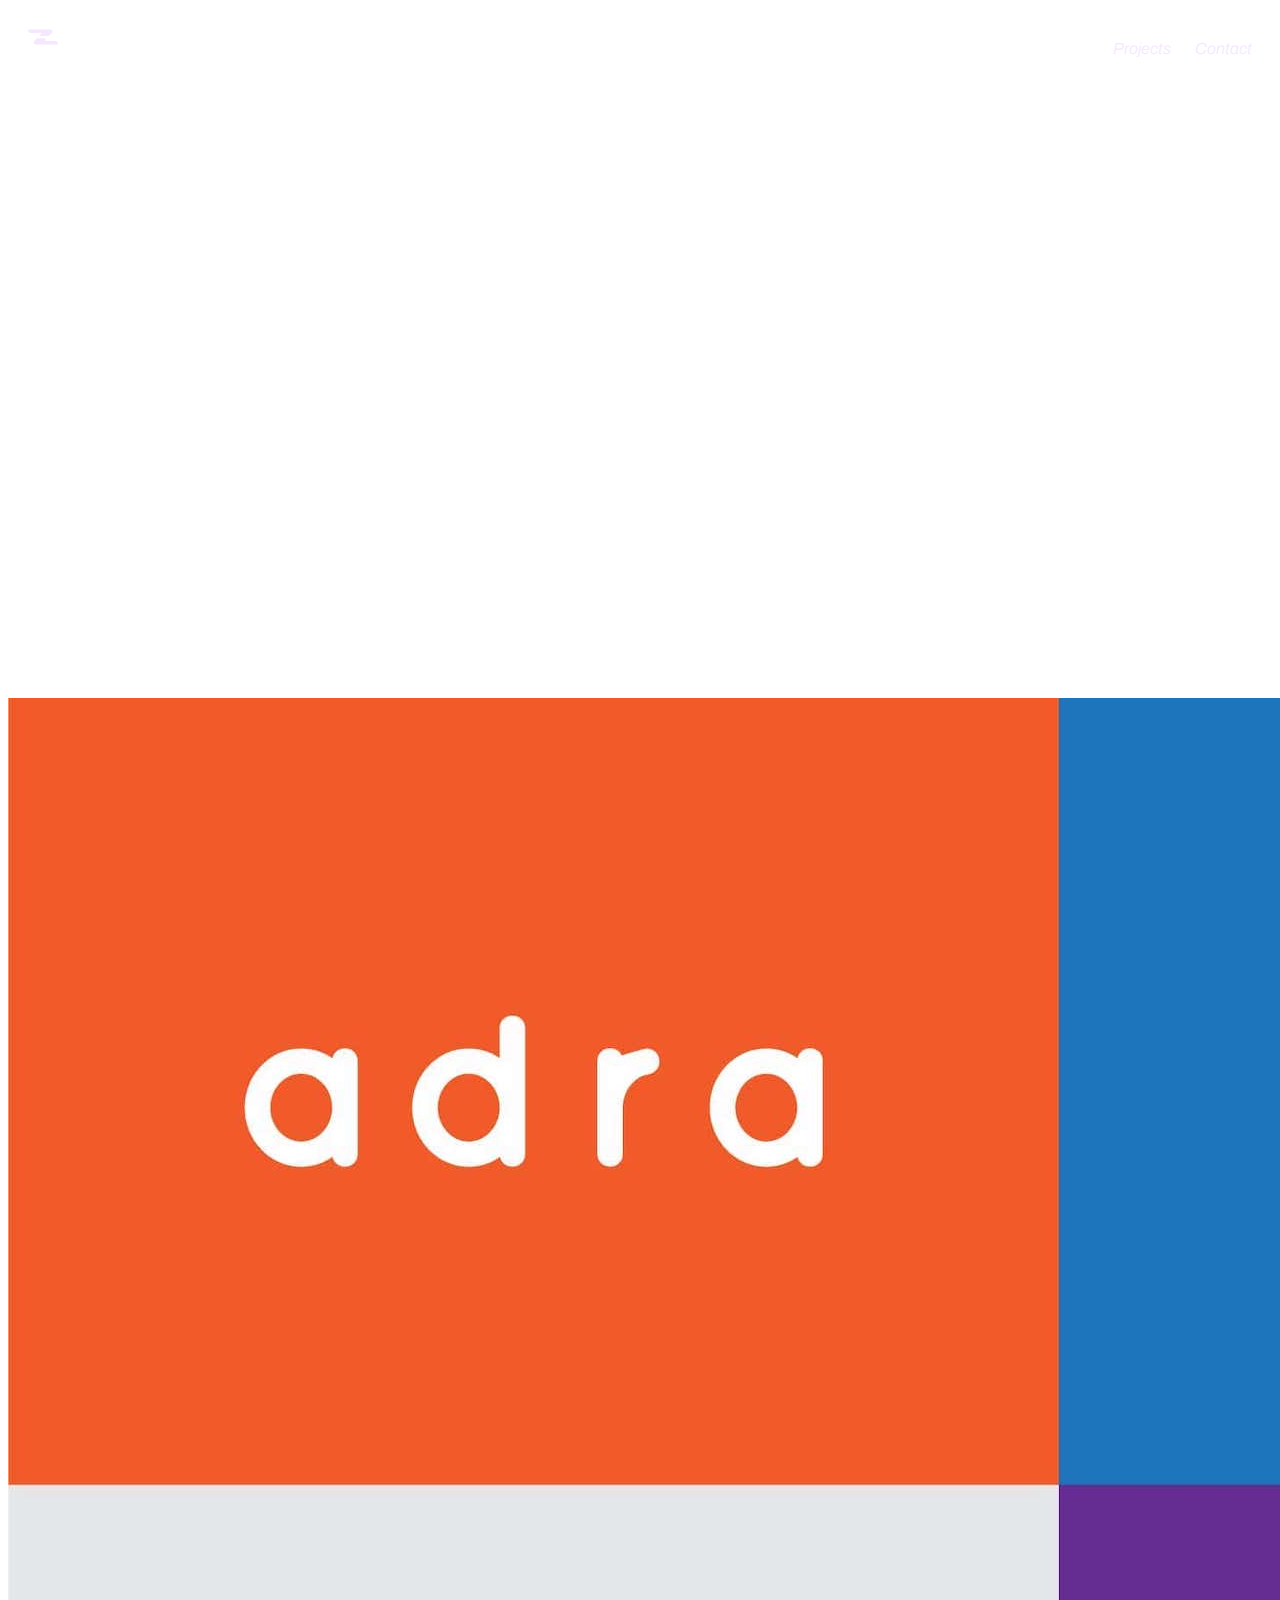
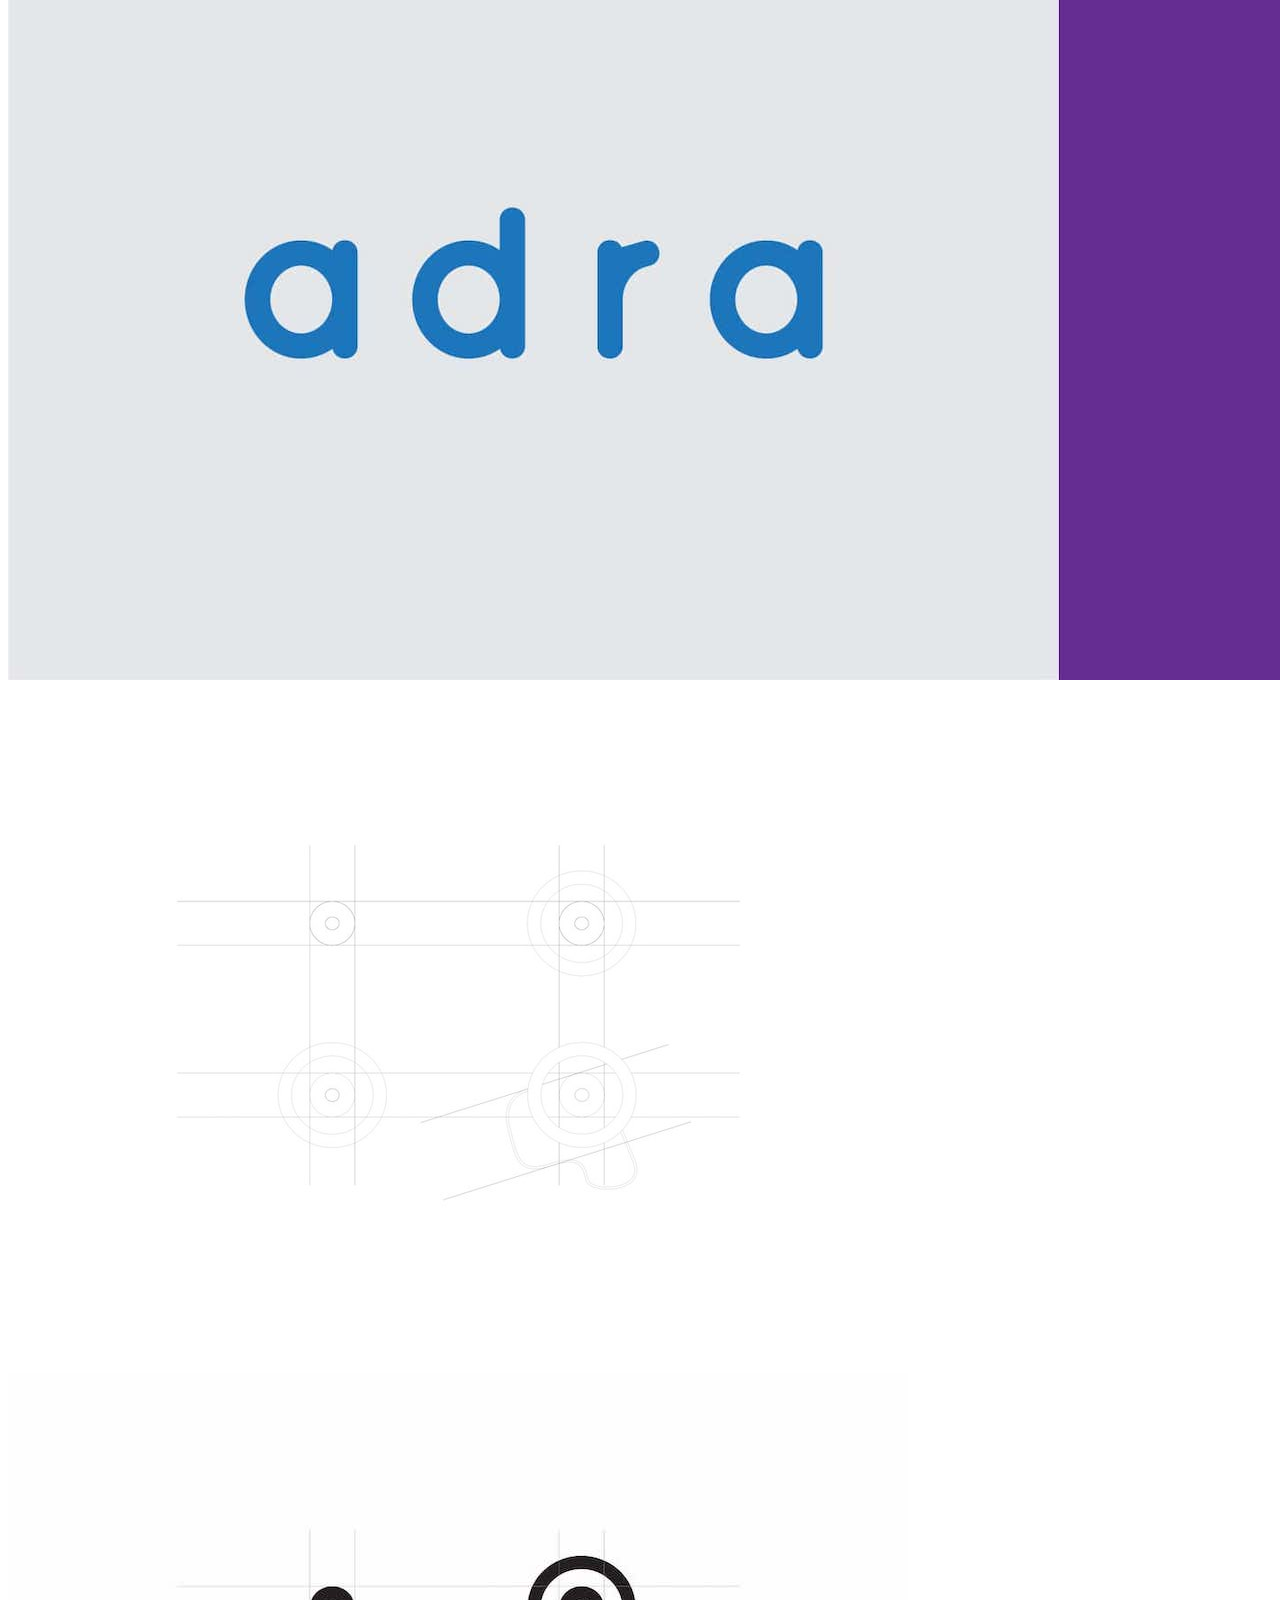
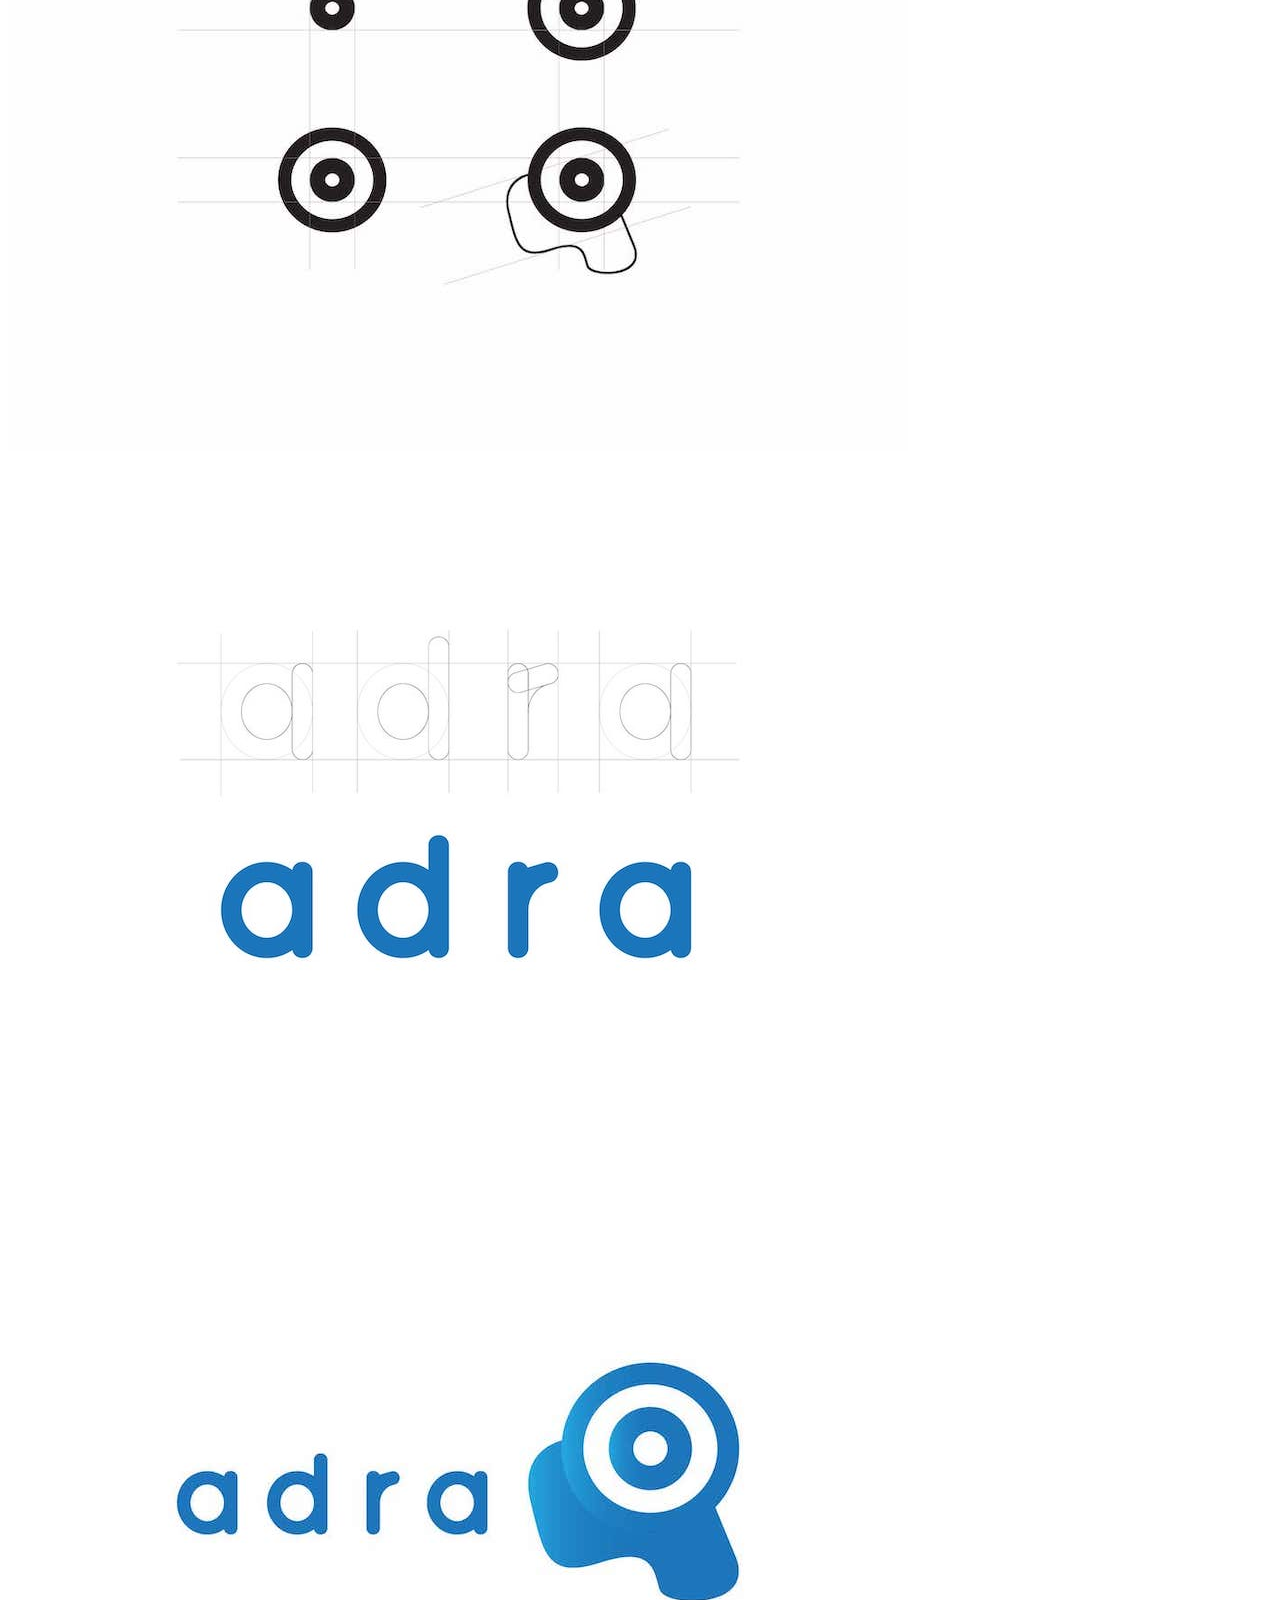
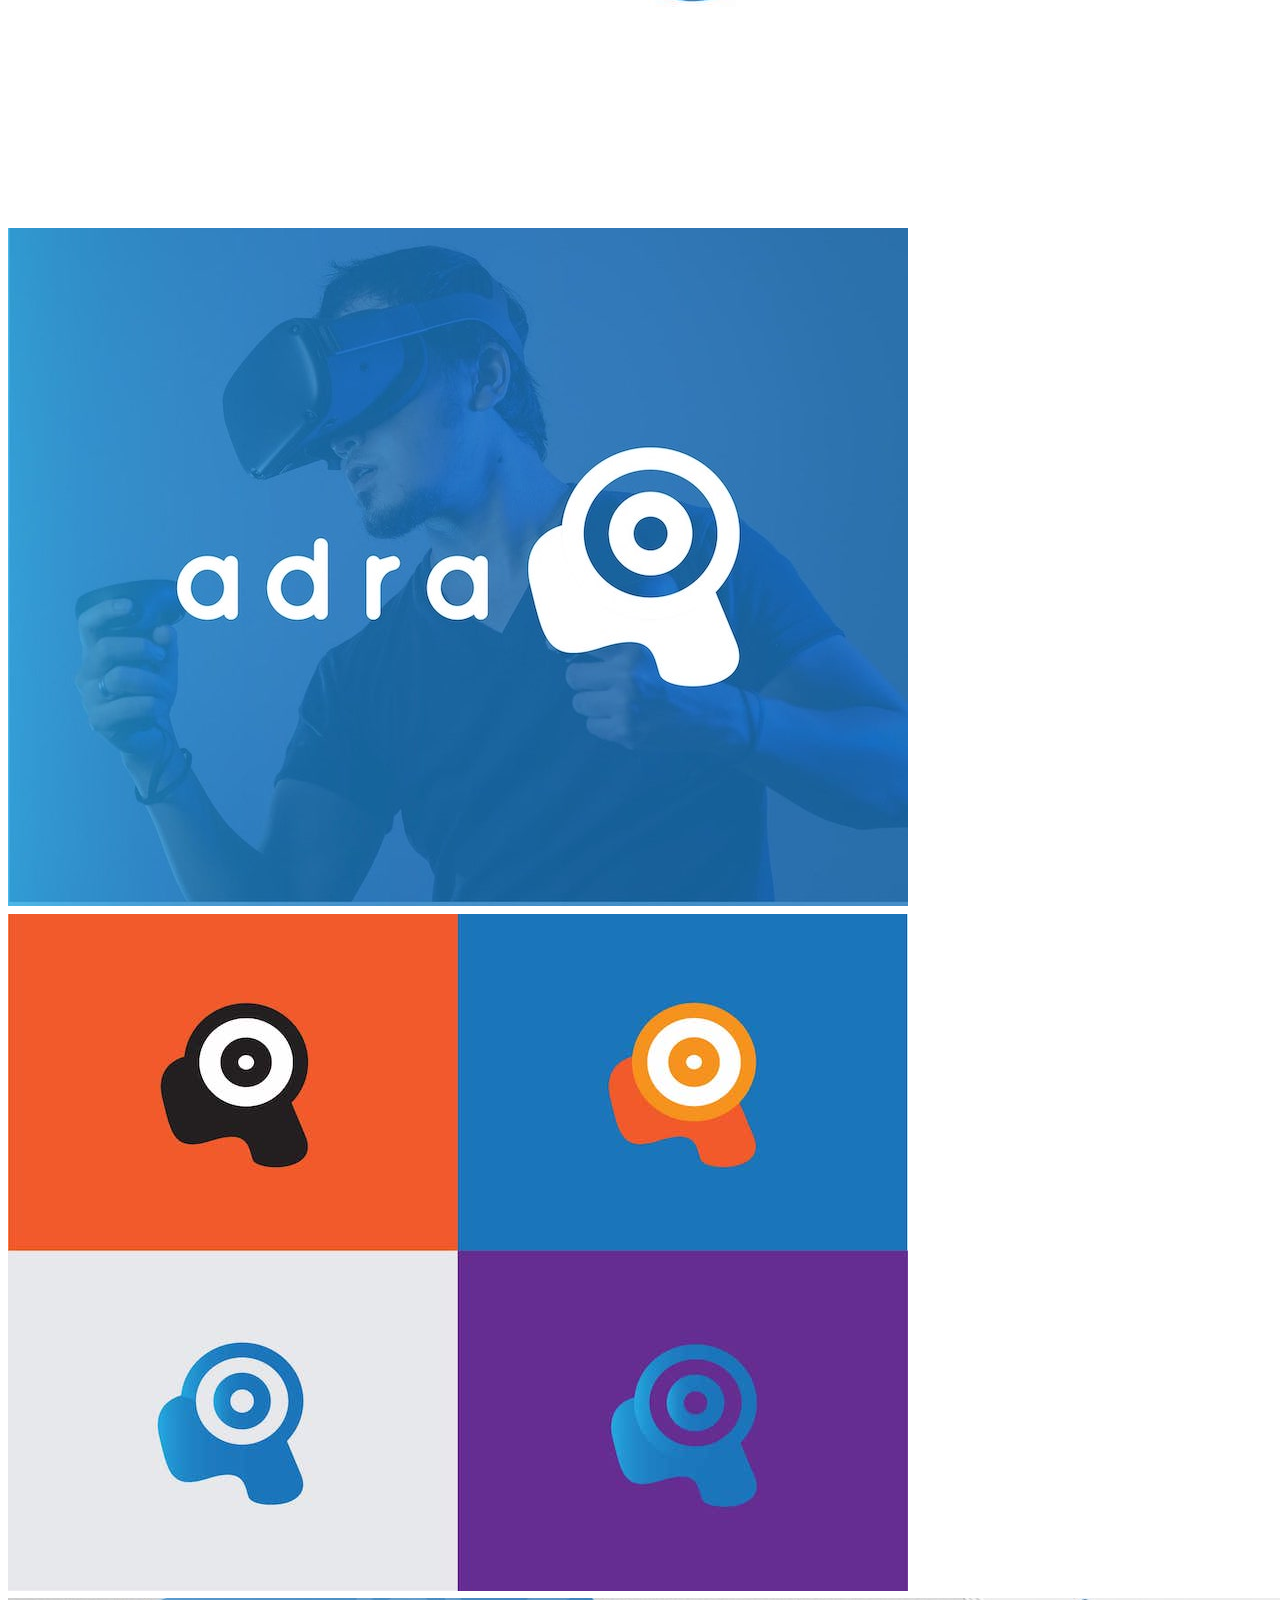
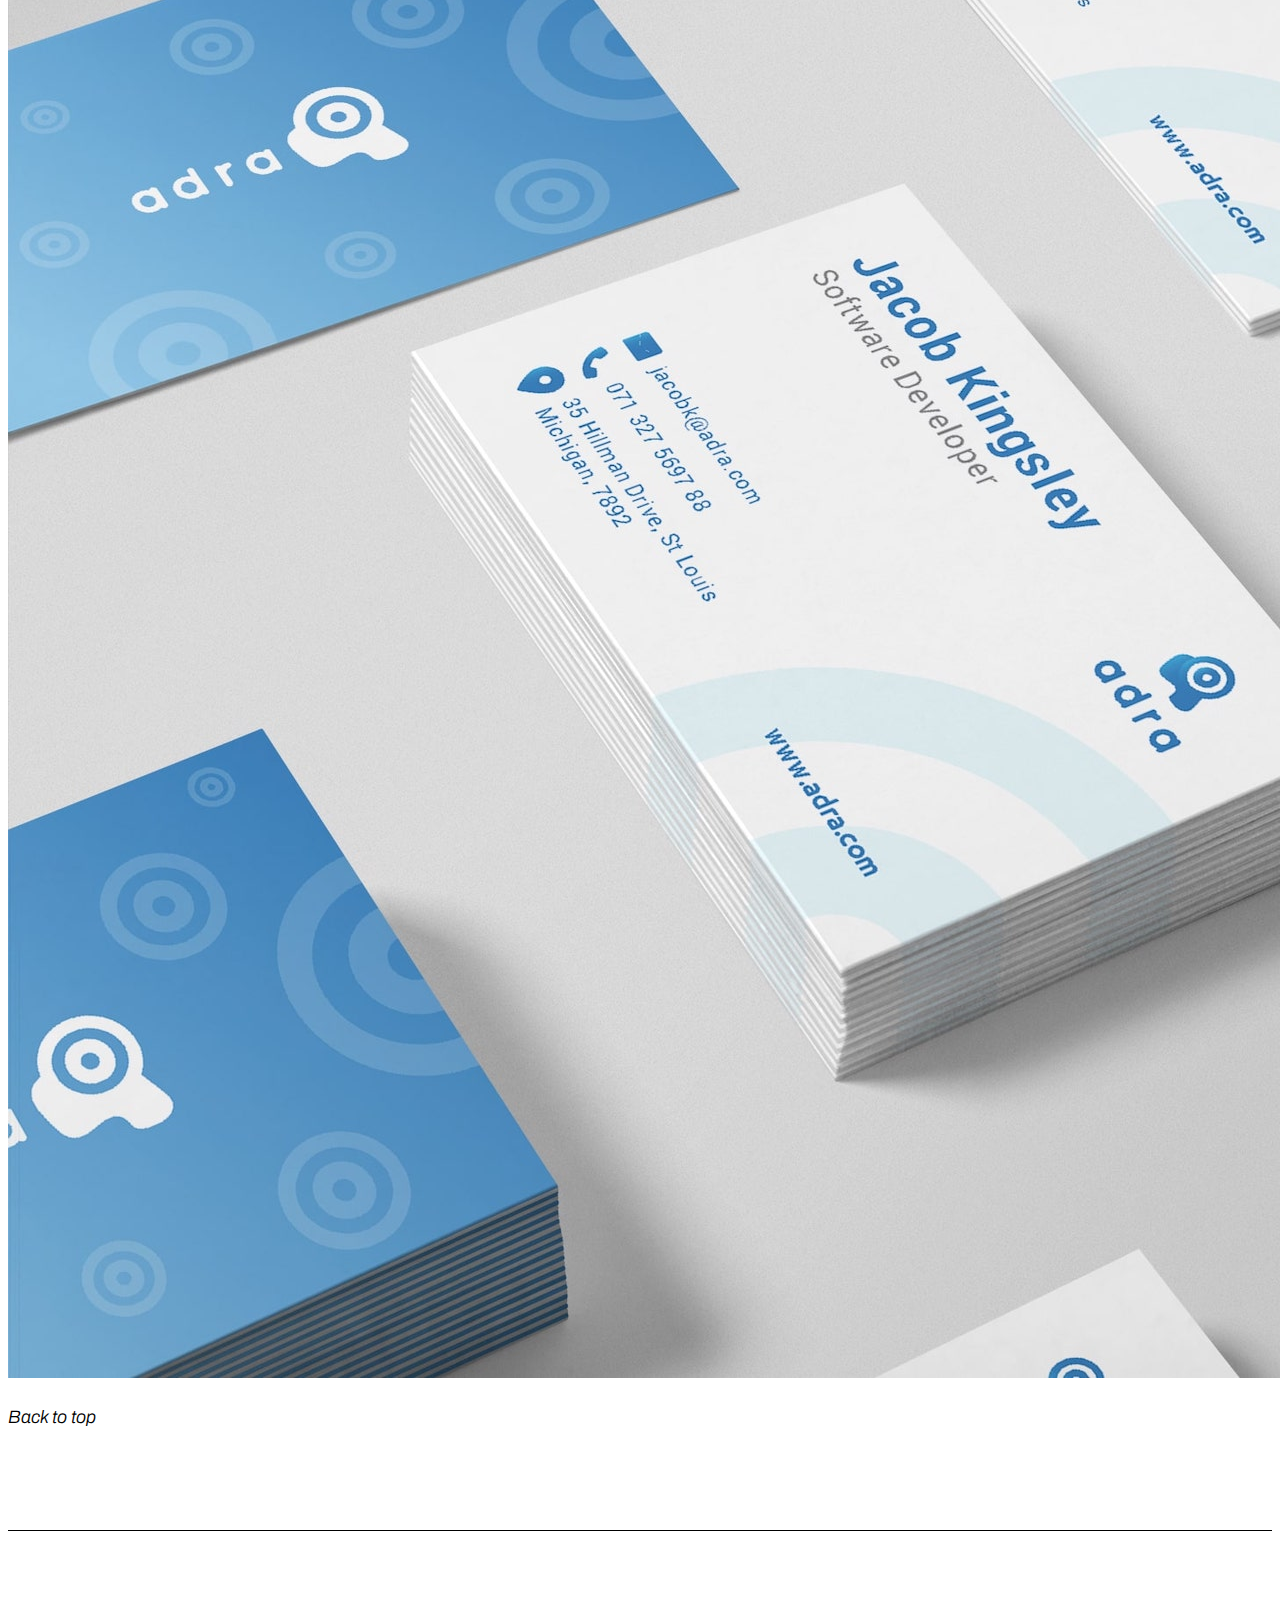
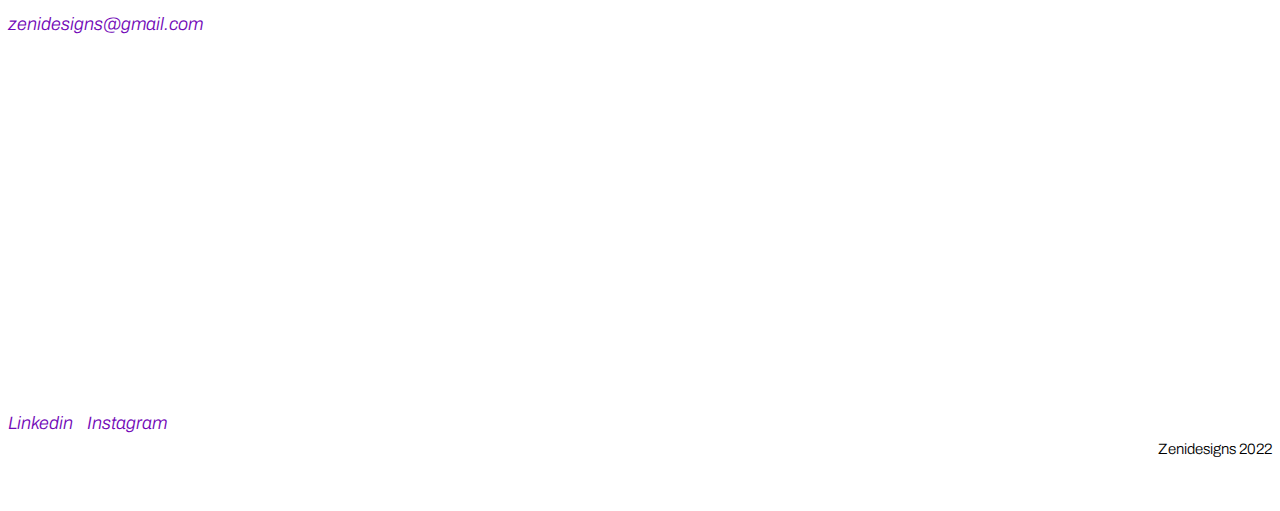
==== projects/adra.html @ 0761f8b6 "Add more changes" ====
<!DOCTYPE html>
<html lang="en">
<meta charset="UTF-8">
<title>Made by Tuta</title>
<meta name="viewport" content="width=device-width,initial-scale=1">
<link rel="stylesheet" href="https://cdn.jsdelivr.net/npm/bootstrap@5.1.3/dist/css/bootstrap.min.css"
    integrity="sha384-1BmE4kWBq78iYhFldvKuhfTAU6auU8tT94WrHftjDbrCEXSU1oBoqyl2QvZ6jIW3" crossorigin="anonymous">
<link rel="stylesheet" href="/css/style.css">


<body class="full-project">
    <!-- Header -->
    <header>
        <nav>
            <a href="index.html" class="logo">
                <svg xmlns="http://www.w3.org/2000/svg" width="47.198" height="23.841" viewBox="0 0 47.198 23.841">
                    <g id="logo" transform="translate(-231.19 -242.16)">
                        <path id="Path_12" data-name="Path 12"
                            d="M251.99,248.9c-.5.516-.9.94-.9.943s-.572.6-1.277,1.334.84,1.336,3.429,1.336h6.127a11.529,11.529,0,0,0,5.557-1.319,14.817,14.817,0,0,0,3.122-2.665,4.489,4.489,0,0,0,1.586-3.268,3.293,3.293,0,0,0-3.207-3.1H232.8a1.608,1.608,0,0,0-1.607,1.607.91.91,0,0,0,.007.113,1.227,1.227,0,0,0,.052.308.252.252,0,0,0,.014.056,4.728,4.728,0,0,0,4.6,3.709h15.741C252.315,247.954,252.488,248.378,251.99,248.9Z"
                            fill="#fff" />
                        <path id="Path_13" data-name="Path 13"
                            d="M373.8,414.14v.012a1.609,1.609,0,0,1-1.607,1.608H338.631a3.27,3.27,0,0,1-3.271-3.271,3.809,3.809,0,0,1,1.115-2.47,19.82,19.82,0,0,1,3.243-3.294,6.011,6.011,0,0,1,2.418-.787,18.675,18.675,0,0,1,3.264-.278h6.127c2.592,0,3.782.969,2.641,2.154a3.326,3.326,0,0,0-.588.8h0c-.4.793-.045,1.357.992,1.357h14.549a4.675,4.675,0,0,1,2.53.742h0a4.73,4.73,0,0,1,2.064,2.924A1.536,1.536,0,0,1,373.8,414.14Z"
                            transform="translate(-95.416 -149.759)" fill="#fff" />
                    </g>
                </svg>
            </a>
            <ul>
                <li><a href="index.html#project-section">Projects</a></li>
                <li><a href="#footer-section">Contact</a></li>
            </ul>
        </nav>
        <div class="container">
            <div class="row">
                <div class="col-xs-12 col-sm-12 col-md-9 col-lg-8">
                    <div class="header-text">
                        <a href="index.html#project-section" class="back-to-jobs">
                            <?xml version="1.0" ?><svg height="48" viewBox="0 0 48 48" width="48"
                                xmlns="http://www.w3.org/2000/svg">
                                <path class="arrow" d="M14.83 16.42l9.17 9.17 9.17-9.17 2.83 2.83-12 12-12-12z" />
                                <path d="M0-.75h48v48h-48z" fill="none" />
                            </svg>
                            Back to projects
                        </a>
                        <h1>Adra</h1>
                        <p>Brand Identity Logo Design, Business Card</p>
                    </div>
                </div>
            </div>
        </div>
    </header>
    <!-- Main -->
    <main>
        <section id="about-section">
            <div class="container">
                <div class="row pb-5 mb-4">
                    <div class="col-xs-12 col-sm-12 col-md-4 col-lg-4">
                        <h3>The Brief</h3>
                    </div>
                    <div class="col-xs-12 col-sm-12 col-md-8 col-lg-8">
                        <p>Adra is a virtual reality concept company that retails virtual reality headsets. The business
                            aims in giving you mind-blowing virtual experiences in gaming, sports and more. With
                            technology rapidly changing, all eyes are in the gaming industry. It aspires to be the
                            leader in delivering 3D experiences all around the world. Imagine having your own avatar in
                            the Meta Verse and exploring infinite worlds. </p>
                    </div>
                </div>
            </div>
        </section>
        <!-- Projects -->
        <section id="">
            <div class="container">
                <div class="row gx-5">
                    <div class="col-xs-12 col-sm-12 col-md-12 col-lg-12 mb-5">
                        <img src="/images/adra/adra-logo5.jpg" class="img-fluid" alt="">
                    </div>
                </div>
                <div class="row gx-5">
                    <div class="col-xs-12 col-sm-12 col-md-6 col-lg-6 mb-5">
                        <img src="/images/adra/adra-logo1.jpg" class="img-fluid" alt="">
                    </div>
                    <div class="col-xs-12 col-sm-12 col-md-6 col-lg-6 mb-5">
                        <img src="/images/adra/adra-logo2.jpg" class="img-fluid" alt="">
                    </div>
                </div>
                <div class="row gx-5">
                    <div class="col-xs-12 col-sm-12 col-md-6 col-lg-6 mb-5">
                        <img src="/images/adra/adra-logo3.jpg" class="img-fluid" alt="">
                    </div>
                    <div class="col-xs-12 col-sm-12 col-md-6 col-lg-6 mb-5">
                        <img src="/images/adra/adra-logo4.jpg" class="img-fluid" alt="">
                    </div>
                </div>
                
                <div class="row gx-5">
                    <div class="col-xs-12 col-sm-12 col-md-6 col-lg-6 mb-5">
                        <img src="/images/adra/adra-logo7.jpg" class="img-fluid" alt="">
                    </div>
                    <div class="col-xs-12 col-sm-12 col-md-6 col-lg-6 mb-5">
                        <img src="/images/adra/adra-logo6.jpg" class="img-fluid" alt="">
                    </div>
                </div>





                <div class="row gx-5">
                    <div class="col-xs-12 col-sm-12 col-md-12 col-lg-12 mb-5">
                        <img src="/images/adra/adra-card.jpg" class="img-fluid" alt="">
                    </div>
                </div>
            </div>
            <div class="container">
                <div class="row">
                    <div class="col-sm-12 text-center">
                        <a href="#" class="back-to-top">Back to top</a>
                    </div>
                </div>
            </div>
        </section>
    </main>

    <!-- Footer -->
    <footer id="footer-section">
        <div class="container">
            <div class="row">
                <div class="col-sm-6">
                    <div class="d-flex">
                        <div class="contact-info align-self-center">
                            <p>Have an idea and keen to know more?</p>
                            <h1>Contact me</h1>
                            <a href="">zenidesigns@gmail.com</a>
                        </div>
                    </div>
                </div>
            </div>
            <div class="row footer-bottom">
                <div class="col-sm-6">
                    <div class="socials">
                        <a href="">Linkedin</a>
                        <a href="">Instagram</a>
                    </div>
                </div>
                <div class="col-sm-6">
                    <small class="copyright"> Zenidesigns 2022 </small>
                </div>
            </div>
        </div>
    </footer>




    <script src="https://cdnjs.cloudflare.com/ajax/libs/jquery/3.6.0/jquery.min.js"
        integrity="sha512-894YE6QWD5I59HgZOGReFYm4dnWc1Qt5NtvYSaNcOP+u1T9qYdvdihz0PPSiiqn/+/3e7Jo4EaG7TubfWGUrMQ=="
        crossorigin="anonymous" referrerpolicy="no-referrer"></script>
    <script src="https://cdn.jsdelivr.net/npm/bootstrap@5.1.3/dist/js/bootstrap.min.js" crossorigin="anonymous">
    </script>
    <script src="/js/gsap.min.js"></script>
    <script src="/js/ScrollTrigger.min.js"></script>
    <script src="/js/scroll-out.js"></script>
    <script src="/js/main.js"></script>



</body>

</html>
---- css/style.css ----
@import url("https://fonts.googleapis.com/css2?family=Archivo:ital,wght@0,300;0,400;0,500;0,600;0,700;0,800;0,900;1,300;1,400;1,500;1,600;1,700;1,800;1,900&display=swap");*{font-family:"Archivo",sans-serif}button:focus{outline:0}html{font-size:62.5%}body{font-size:1.8rem;line-height:1.4em;font-weight:300}.container-fluid{padding-left:var(--bs-gutter-x, 3.75rem);padding-right:var(--bs-gutter-x, 3.75rem)}main{position:relative;z-index:10;padding-bottom:10rem}nav{display:flex;align-items:center;justify-content:space-between;padding:1rem 2rem}nav .logo{margin-top:-1.6rem}nav .logo svg{height:3rem;width:3rem}nav .logo svg path{fill:#f5e8fe}nav ul{list-style-type:none}nav ul li{display:inline-block;padding-right:2rem}nav ul li:last-child{padding-right:0}nav ul li a{color:#f5e8fe;text-decoration:none;font-size:1.6rem;font-style:italic;transition:0.3 all ease-in-out}nav ul li a:hover{font-style:normal;color:#f5e8fe}.header-text{padding:4rem 0}.header-text h1,.header-text p{color:#f5e8fe}.header-text p{margin-bottom:1rem;font-style:italic}@media (min-width: 992px){.header-text{padding:12rem 0 20rem 0}}@media (max-width: 768px){header{background-color:#7209b7}}.back-to-jobs{text-decoration:none;display:inline-block;margin-bottom:2rem;color:#fff;font-style:italic}.back-to-jobs svg{transform:rotate(90deg);vertical-align:middle;margin-left:-1.5rem}.back-to-jobs svg .arrow{fill:#fff}.back-to-jobs:hover{font-style:normal;color:#fff}.back-to-top{text-decoration:none;display:inline-block;margin-top:2rem;color:#000;font-style:italic}.back-to-top:hover{font-style:normal;color:#000}h1{font-weight:900;font-size:4.6rem}@media (max-width: 768px){h1{font-size:3rem}h2{font-size:2.6rem}h3{font-size:2.2rem}#about-section{margin-top:4rem}#about-section h3{margin-bottom:1rem}}#about-section{margin-bottom:6rem}#project-section{margin:6rem 0 3rem 0;padding:6rem 0 3rem 0}#project-section h1{margin-bottom:4rem}#all-project-section h1{margin-bottom:4rem}.accordion .accordion-item{border:none;border-bottom:1px solid #000;background-color:transparent;border-radius:0}.accordion .accordion-item:first-child{border-top:1px solid #000 !important}.accordion .accordion-item button{padding:1.5rem 0;font-size:1.8rem;background-color:transparent}.accordion .accordion-item button::after{background-size:3rem;width:3rem;height:3rem;background-image:url("[data-uri]")}.accordion .accordion-item button:focus{box-shadow:none;border-color:#000 !important;outline:none}.accordion .accordion-item button:hover{color:#000}.accordion .accordion-item button:not(.collapsed){background-color:transparent;box-shadow:none;color:#000}.accordion .accordion-item button:not(.collapsed)::after{background-image:url("[data-uri]")}.accordion .accordion-item .accordion-body{padding:2rem 0 4rem 0;background:transparent}@media (min-width: 1200px){h1,h3,p,.img-wrapper,.project-wrapper{position:relative;margin:0;padding:0;transition:0.5s;transform-origin:left;transform:scaleX(0)}h1::before,h3::before,p::before,.img-wrapper::before,.project-wrapper::before{content:'';position:absolute;top:0;left:0;width:100%;height:100%;background:#fff;transform-origin:right;transition:0.6s}h1[data-scroll="in"],h3[data-scroll="in"],p[data-scroll="in"],.img-wrapper[data-scroll="in"],.project-wrapper[data-scroll="in"]{transform:scaleX(1)}h1[data-scroll="in"]::before,h3[data-scroll="in"]::before,p[data-scroll="in"]::before,.img-wrapper[data-scroll="in"]::before,.project-wrapper[data-scroll="in"]::before{transform:scaleX(0);transition-delay:0.5s}}.header-text h1::before,.header-text p::before,.header-text h3::before,#about-section h1::before,#about-section p::before,#about-section h3::before{background:#7209b7 !important}footer h1::before,footer p::before{background:#f5e8fe !important}.project-outer,.project-outer-xs{text-decoration:none;display:block;margin-bottom:3.5rem}.project-outer .img-wrapper,.project-outer-xs .img-wrapper{overflow:hidden}.project-outer .img-wrapper img,.project-outer-xs .img-wrapper img{transition:1s all ease-in-out}.project-outer:hover .img-wrapper img,.project-outer-xs:hover .img-wrapper img{transform:scale(1.1)}.project-outer:hover .project-wrapper h3,.project-outer-xs:hover .project-wrapper h3{color:#7209b7}.project-outer:hover .project-wrapper .project-icon,.project-outer-xs:hover .project-wrapper .project-icon{opacity:1}.project-wrapper{display:flex;justify-content:space-between;padding:2rem 0}.project-wrapper .project-title h3{font-size:2rem;color:#283618;margin-bottom:0;padding:0}.project-wrapper .project-title p{color:#283618;opacity:0.4}.project-wrapper .project-icon{margin-top:0.6rem;opacity:0;transition:opacity 0.3s}.project-wrapper .project-icon svg{height:3rem;width:3rem;transform:rotate(-90deg)}.project-outer-xs{border-bottom:1px solid #000;margin-bottom:0}@media (max-width: 992px){.project-wrapper .project-icon{opacity:1}}footer{padding:8rem 0 4rem 0;border-top:1px solid #000}footer .copyright{display:inline-block}footer a{text-decoration:none;color:#7209b7;font-style:italic}footer a:hover{color:#7209b7;font-style:normal}.socials a{display:inline-block;padding-right:1rem}@media (min-width: 768px){.d-flex{height:50vh}footer{padding:3rem 0 4rem 0}footer .footer-bottom .col-sm-6:last-child{text-align:right}}@media (max-width: 768px){footer .footer-bottom{margin-top:3rem}footer .footer-bottom .col-sm-6:last-child{margin-top:2rem;text-align:left}}
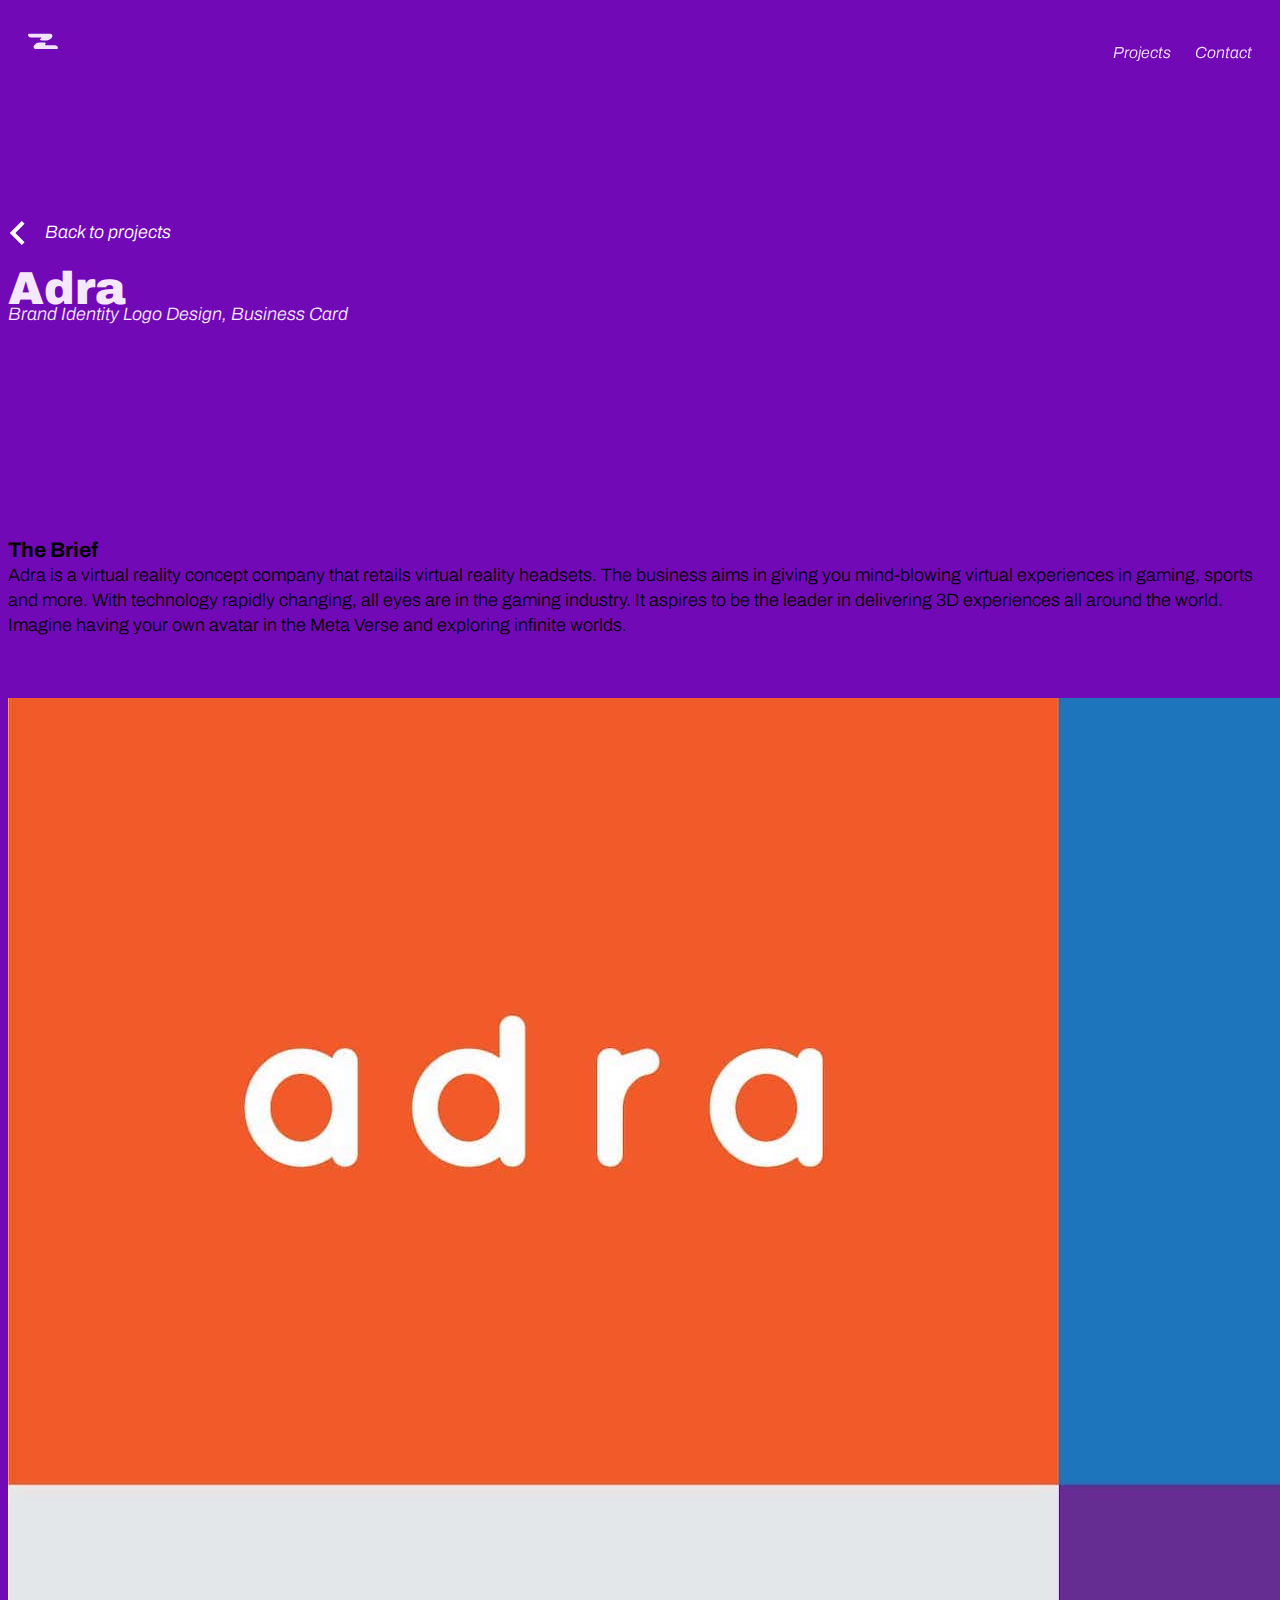
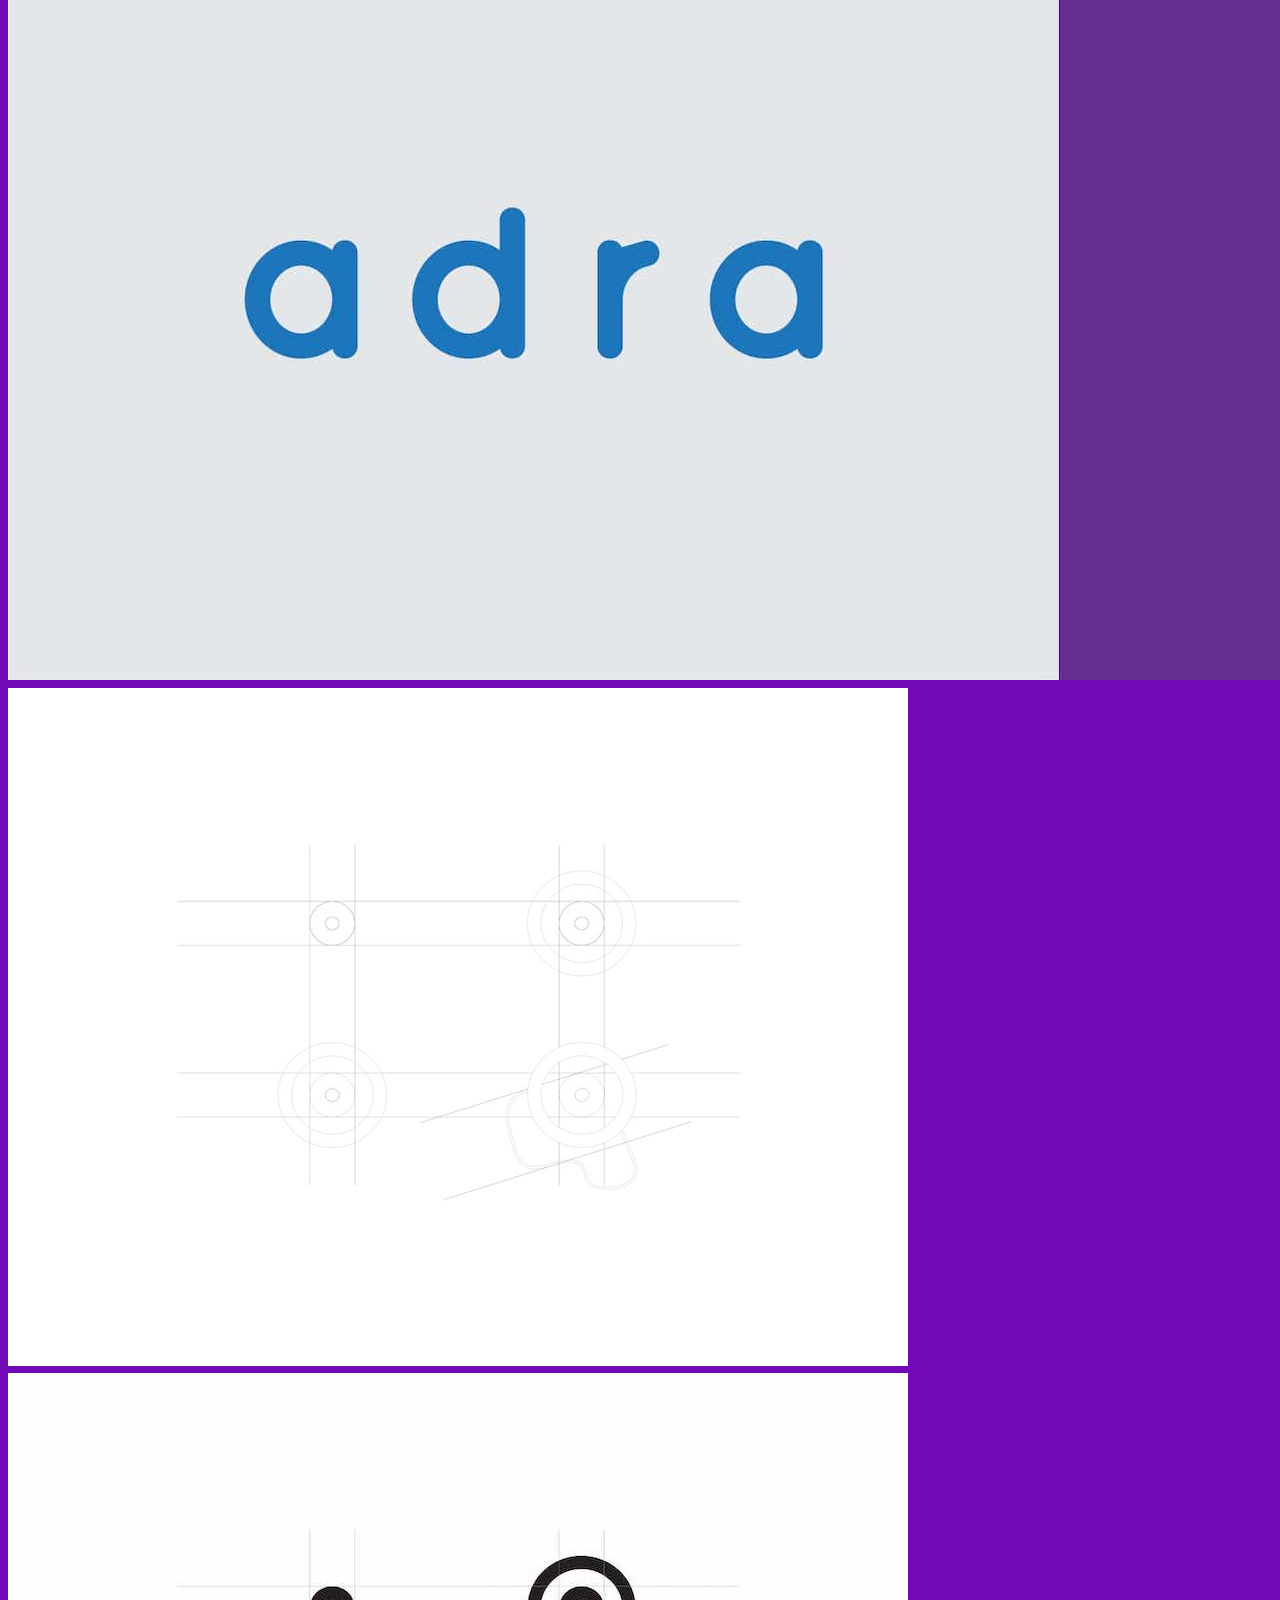
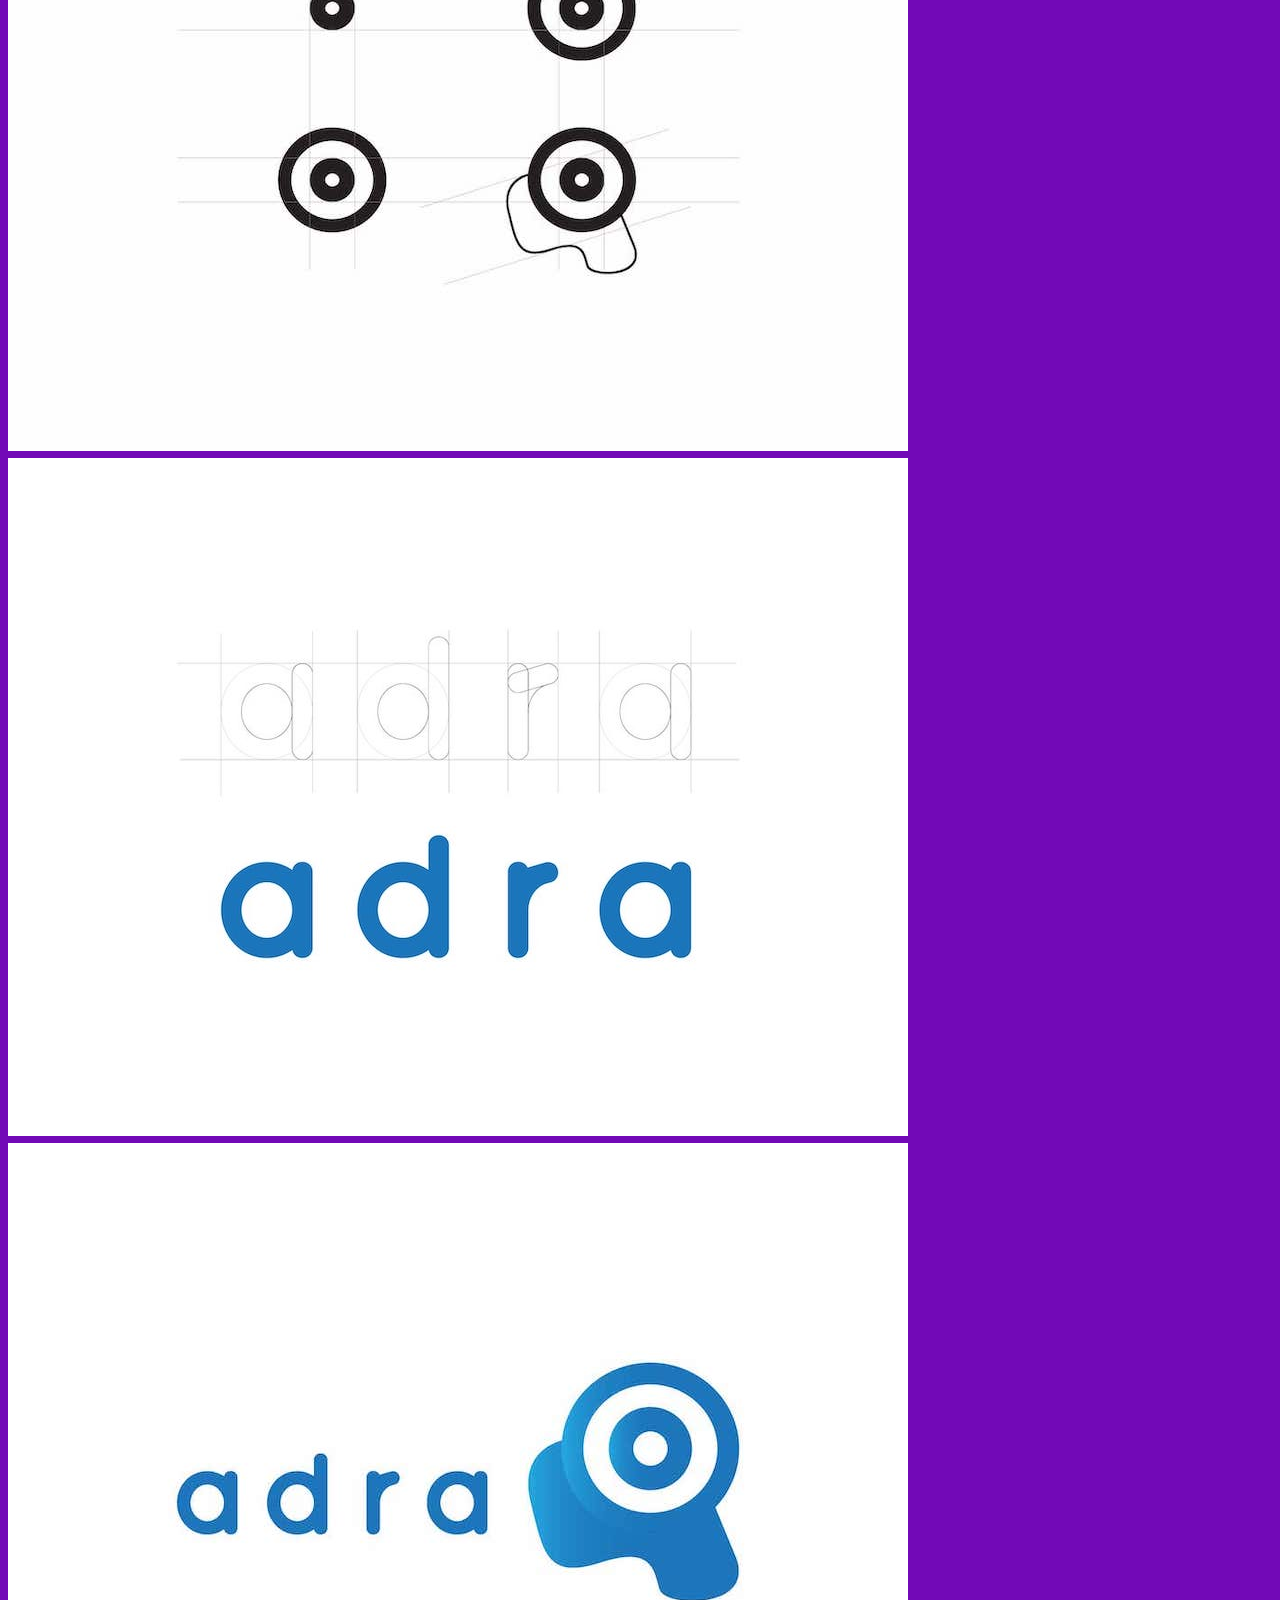
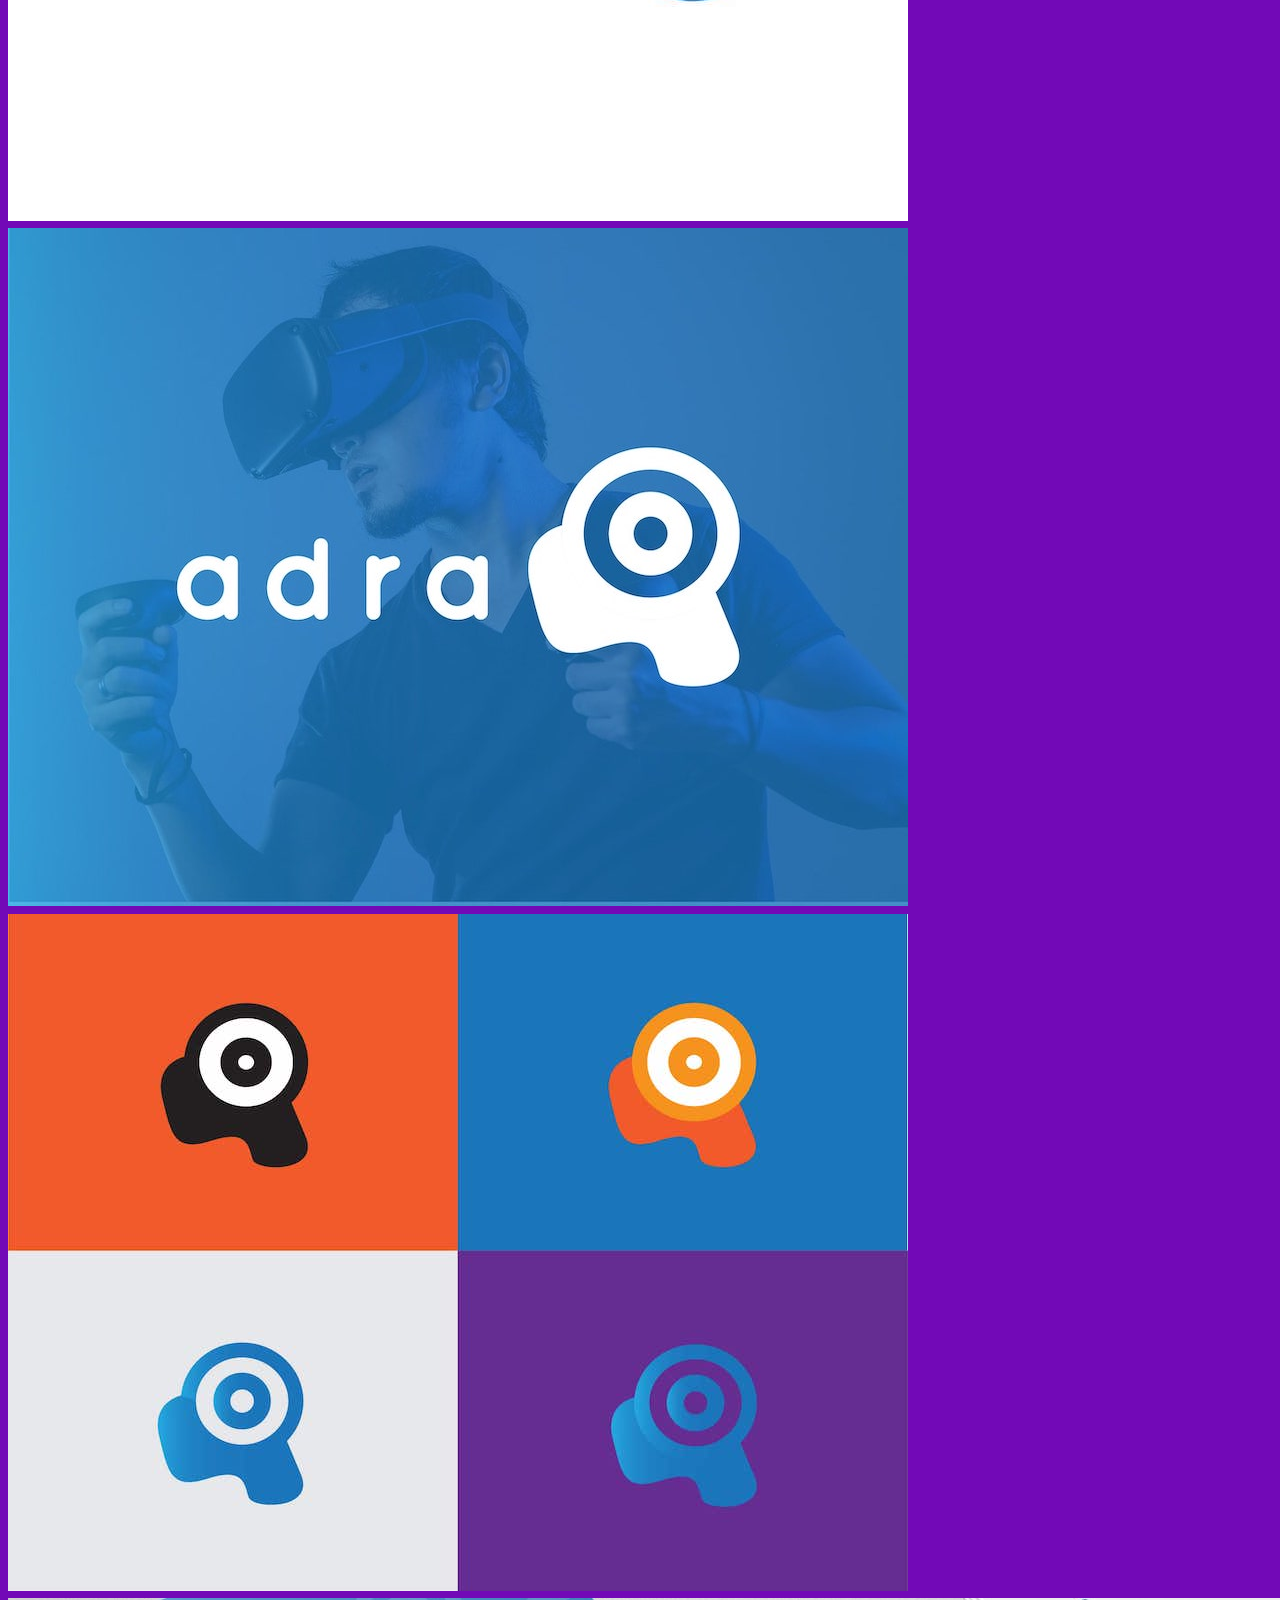
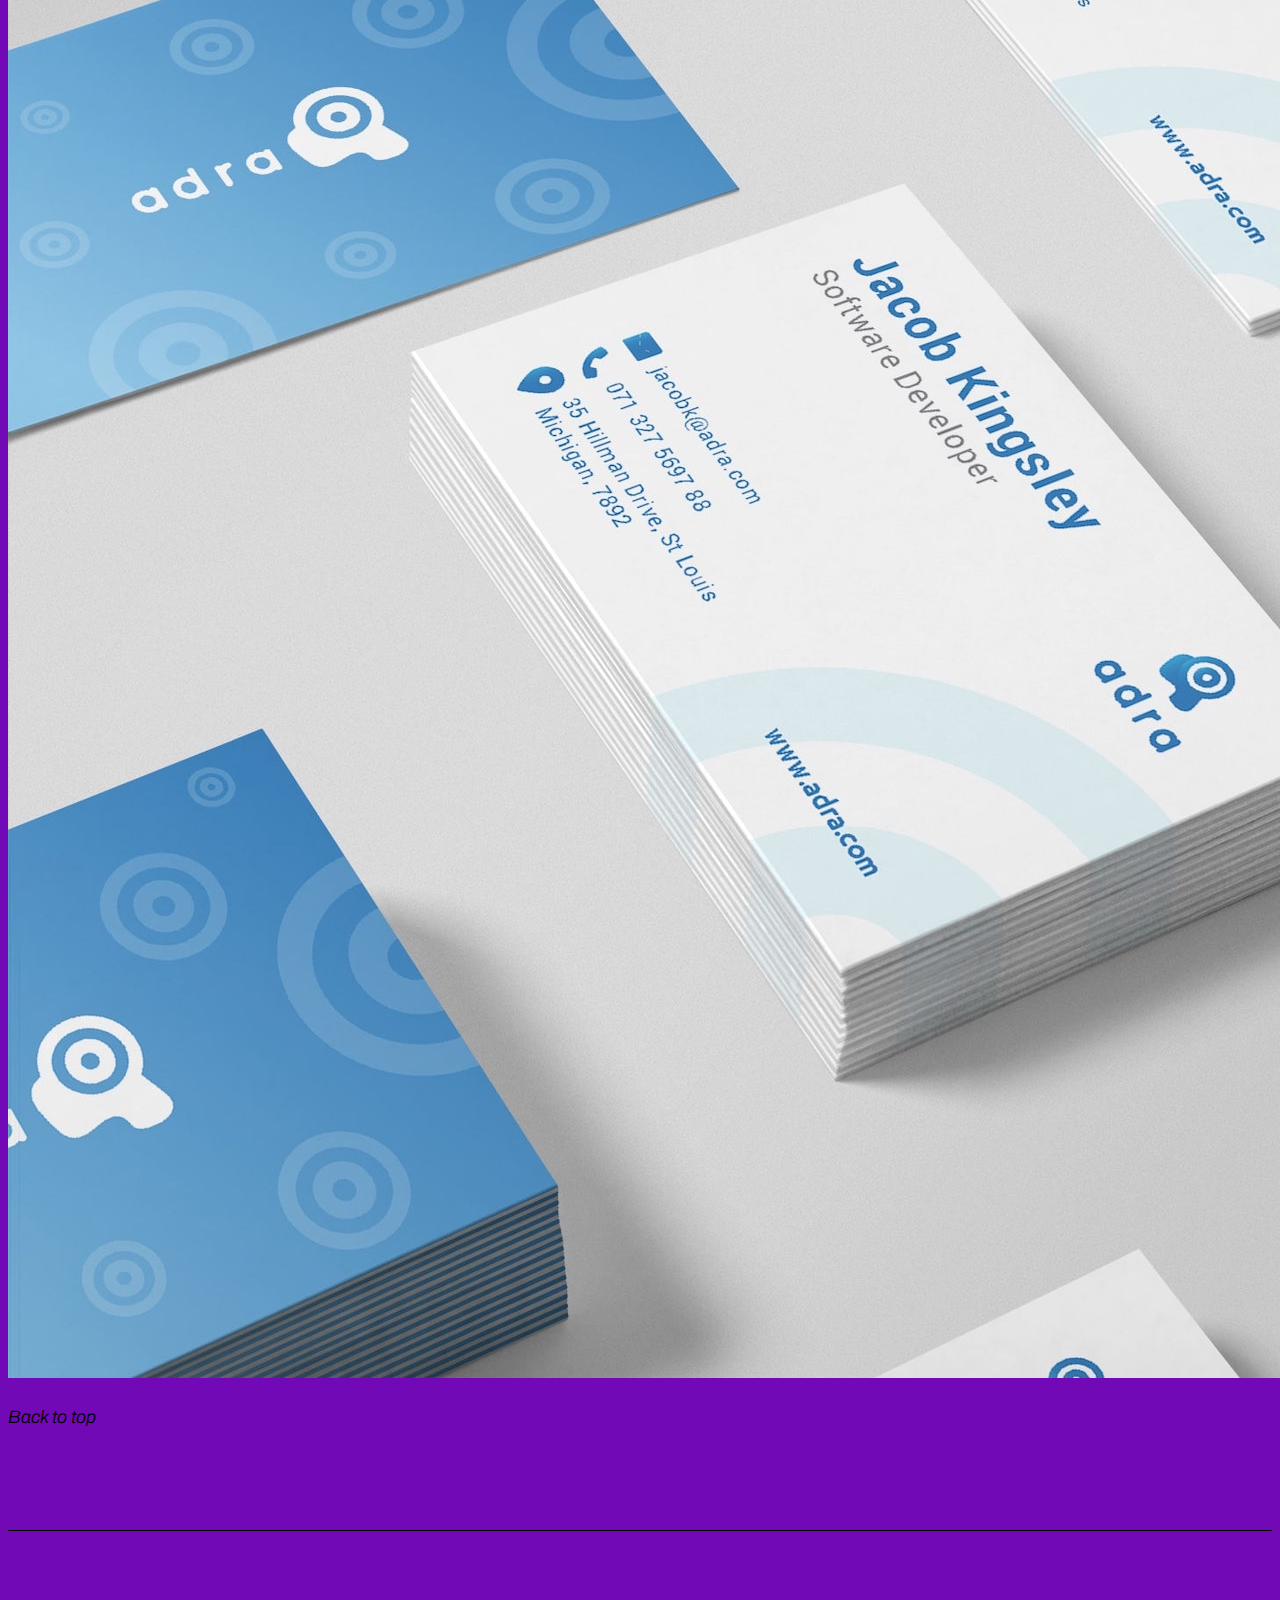
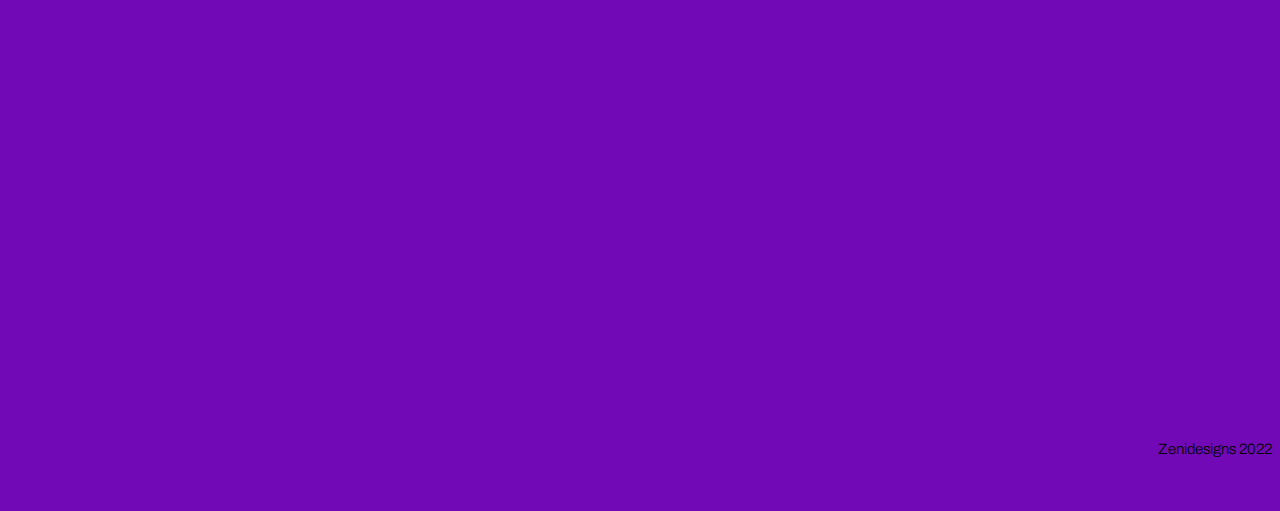
==== commit 321e1324: "update projects" ====
--- a/projects/adra.html
+++ b/projects/adra.html
@@ -5,14 +5,14 @@
 <meta name="viewport" content="width=device-width,initial-scale=1">
 <link rel="stylesheet" href="https://cdn.jsdelivr.net/npm/bootstrap@5.1.3/dist/css/bootstrap.min.css"
     integrity="sha384-1BmE4kWBq78iYhFldvKuhfTAU6auU8tT94WrHftjDbrCEXSU1oBoqyl2QvZ6jIW3" crossorigin="anonymous">
-<link rel="stylesheet" href="/css/style.css">
+<link rel="stylesheet" href="../css/style.css">
 
 
 <body class="full-project">
     <!-- Header -->
     <header>
         <nav>
-            <a href="index.html" class="logo">
+            <a href="../index.html" class="logo">
                 <svg xmlns="http://www.w3.org/2000/svg" width="47.198" height="23.841" viewBox="0 0 47.198 23.841">
                     <g id="logo" transform="translate(-231.19 -242.16)">
                         <path id="Path_12" data-name="Path 12"
@@ -25,7 +25,7 @@
                 </svg>
             </a>
             <ul>
-                <li><a href="index.html#project-section">Projects</a></li>
+                <li><a href="../index.html#project-section">Projects</a></li>
                 <li><a href="#footer-section">Contact</a></li>
             </ul>
         </nav>
@@ -33,7 +33,7 @@
             <div class="row">
                 <div class="col-xs-12 col-sm-12 col-md-9 col-lg-8">
                     <div class="header-text">
-                        <a href="index.html#project-section" class="back-to-jobs">
+                        <a href="../index.html#project-section" class="back-to-jobs">
                             <?xml version="1.0" ?><svg height="48" viewBox="0 0 48 48" width="48"
                                 xmlns="http://www.w3.org/2000/svg">
                                 <path class="arrow" d="M14.83 16.42l9.17 9.17 9.17-9.17 2.83 2.83-12 12-12-12z" />
@@ -71,42 +71,36 @@
             <div class="container">
                 <div class="row gx-5">
                     <div class="col-xs-12 col-sm-12 col-md-12 col-lg-12 mb-5">
-                        <img src="/images/adra/adra-logo5.jpg" class="img-fluid" alt="">
+                        <img src="../images/adra/adra-logo5.jpg" class="img-fluid" alt="">
                     </div>
                 </div>
                 <div class="row gx-5">
                     <div class="col-xs-12 col-sm-12 col-md-6 col-lg-6 mb-5">
-                        <img src="/images/adra/adra-logo1.jpg" class="img-fluid" alt="">
+                        <img src="../images/adra/adra-logo1.jpg" class="img-fluid" alt="">
                     </div>
                     <div class="col-xs-12 col-sm-12 col-md-6 col-lg-6 mb-5">
-                        <img src="/images/adra/adra-logo2.jpg" class="img-fluid" alt="">
+                        <img src="../images/adra/adra-logo2.jpg" class="img-fluid" alt="">
                     </div>
                 </div>
                 <div class="row gx-5">
                     <div class="col-xs-12 col-sm-12 col-md-6 col-lg-6 mb-5">
-                        <img src="/images/adra/adra-logo3.jpg" class="img-fluid" alt="">
+                        <img src="../images/adra/adra-logo3.jpg" class="img-fluid" alt="">
                     </div>
                     <div class="col-xs-12 col-sm-12 col-md-6 col-lg-6 mb-5">
-                        <img src="/images/adra/adra-logo4.jpg" class="img-fluid" alt="">
+                        <img src="../images/adra/adra-logo4.jpg" class="img-fluid" alt="">
                     </div>
                 </div>
-                
                 <div class="row gx-5">
                     <div class="col-xs-12 col-sm-12 col-md-6 col-lg-6 mb-5">
-                        <img src="/images/adra/adra-logo7.jpg" class="img-fluid" alt="">
+                        <img src="../images/adra/adra-logo7.jpg" class="img-fluid" alt="">
                     </div>
                     <div class="col-xs-12 col-sm-12 col-md-6 col-lg-6 mb-5">
-                        <img src="/images/adra/adra-logo6.jpg" class="img-fluid" alt="">
+                        <img src="../images/adra/adra-logo6.jpg" class="img-fluid" alt="">
                     </div>
                 </div>
-
-
-
-
-
                 <div class="row gx-5">
                     <div class="col-xs-12 col-sm-12 col-md-12 col-lg-12 mb-5">
-                        <img src="/images/adra/adra-card.jpg" class="img-fluid" alt="">
+                        <img src="../images/adra/adra-card.jpg" class="img-fluid" alt="">
                     </div>
                 </div>
             </div>
@@ -156,10 +150,10 @@
         crossorigin="anonymous" referrerpolicy="no-referrer"></script>
     <script src="https://cdn.jsdelivr.net/npm/bootstrap@5.1.3/dist/js/bootstrap.min.js" crossorigin="anonymous">
     </script>
-    <script src="/js/gsap.min.js"></script>
-    <script src="/js/ScrollTrigger.min.js"></script>
-    <script src="/js/scroll-out.js"></script>
-    <script src="/js/main.js"></script>
+    <script src="../js/gsap.min.js"></script>
+    <script src="../js/ScrollTrigger.min.js"></script>
+    <script src="../js/scroll-out.js"></script>
+    <script src="../js/main.js"></script>
 
 
 
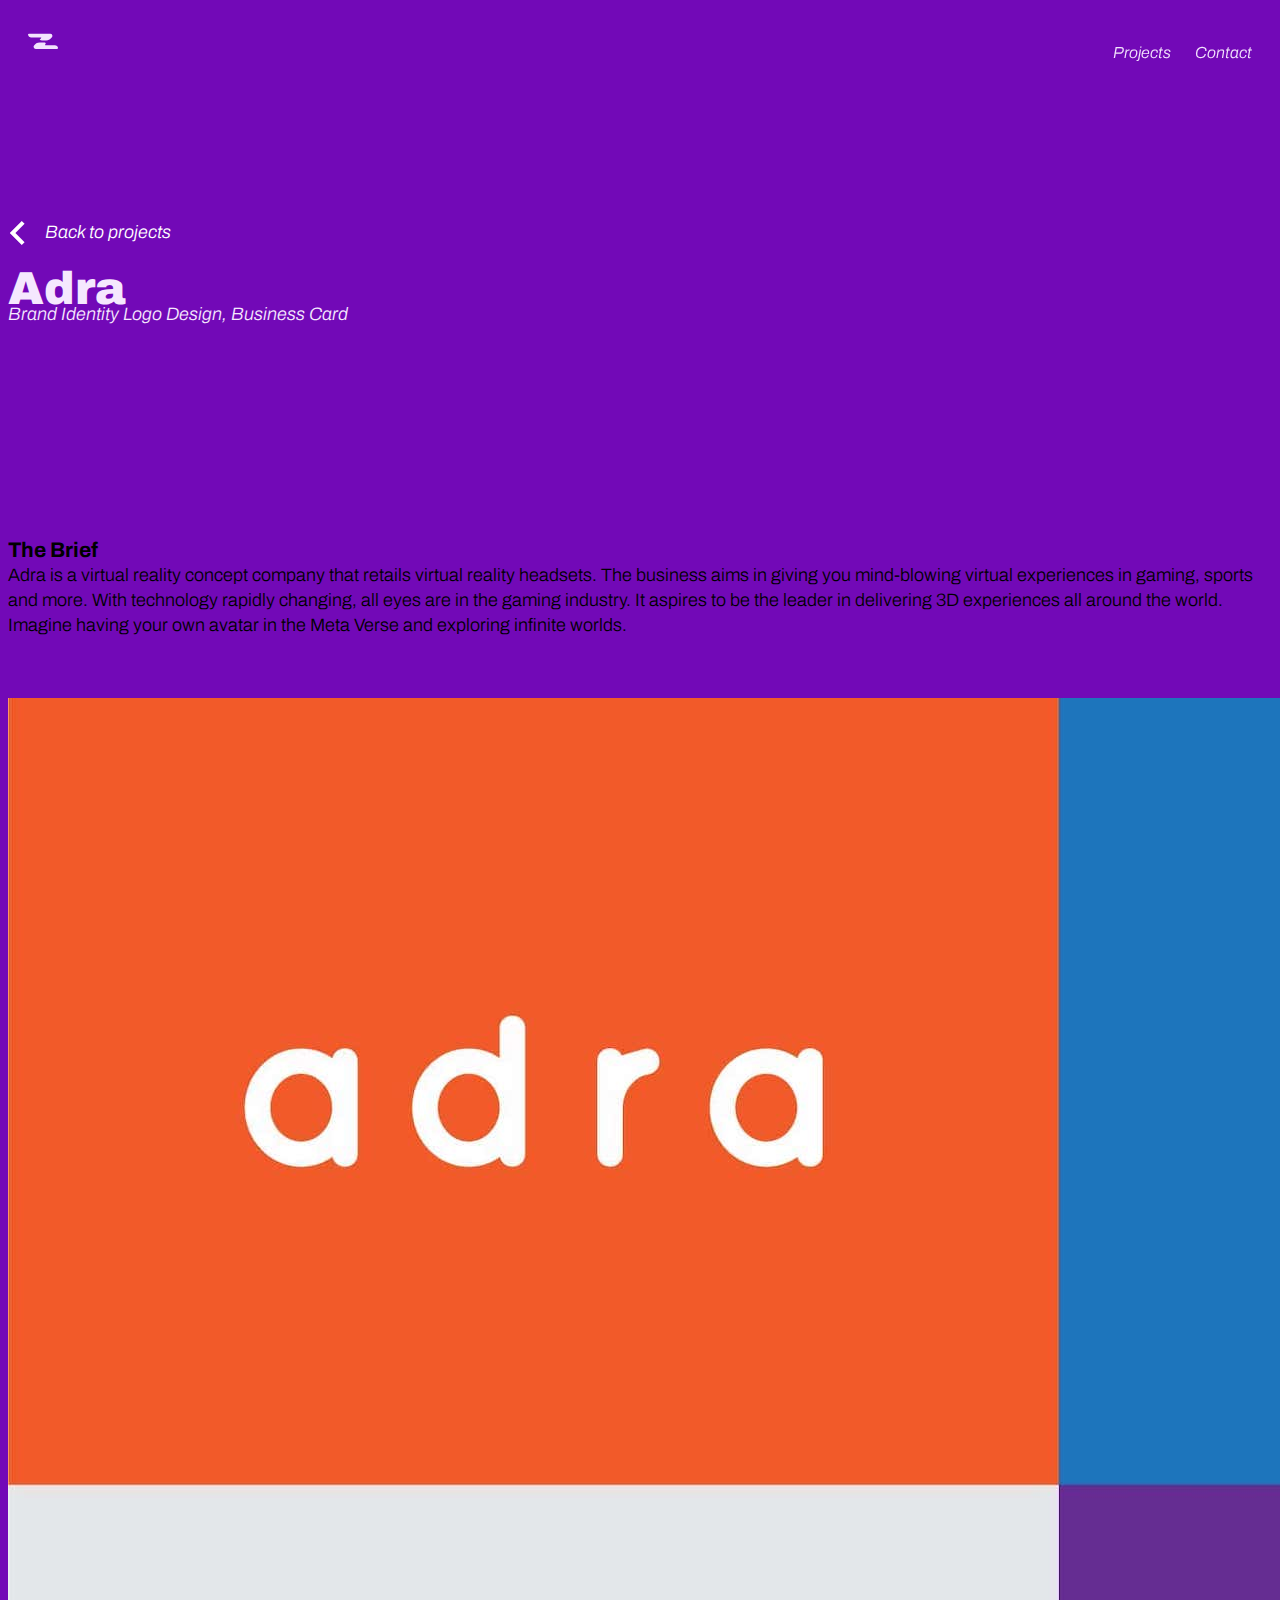
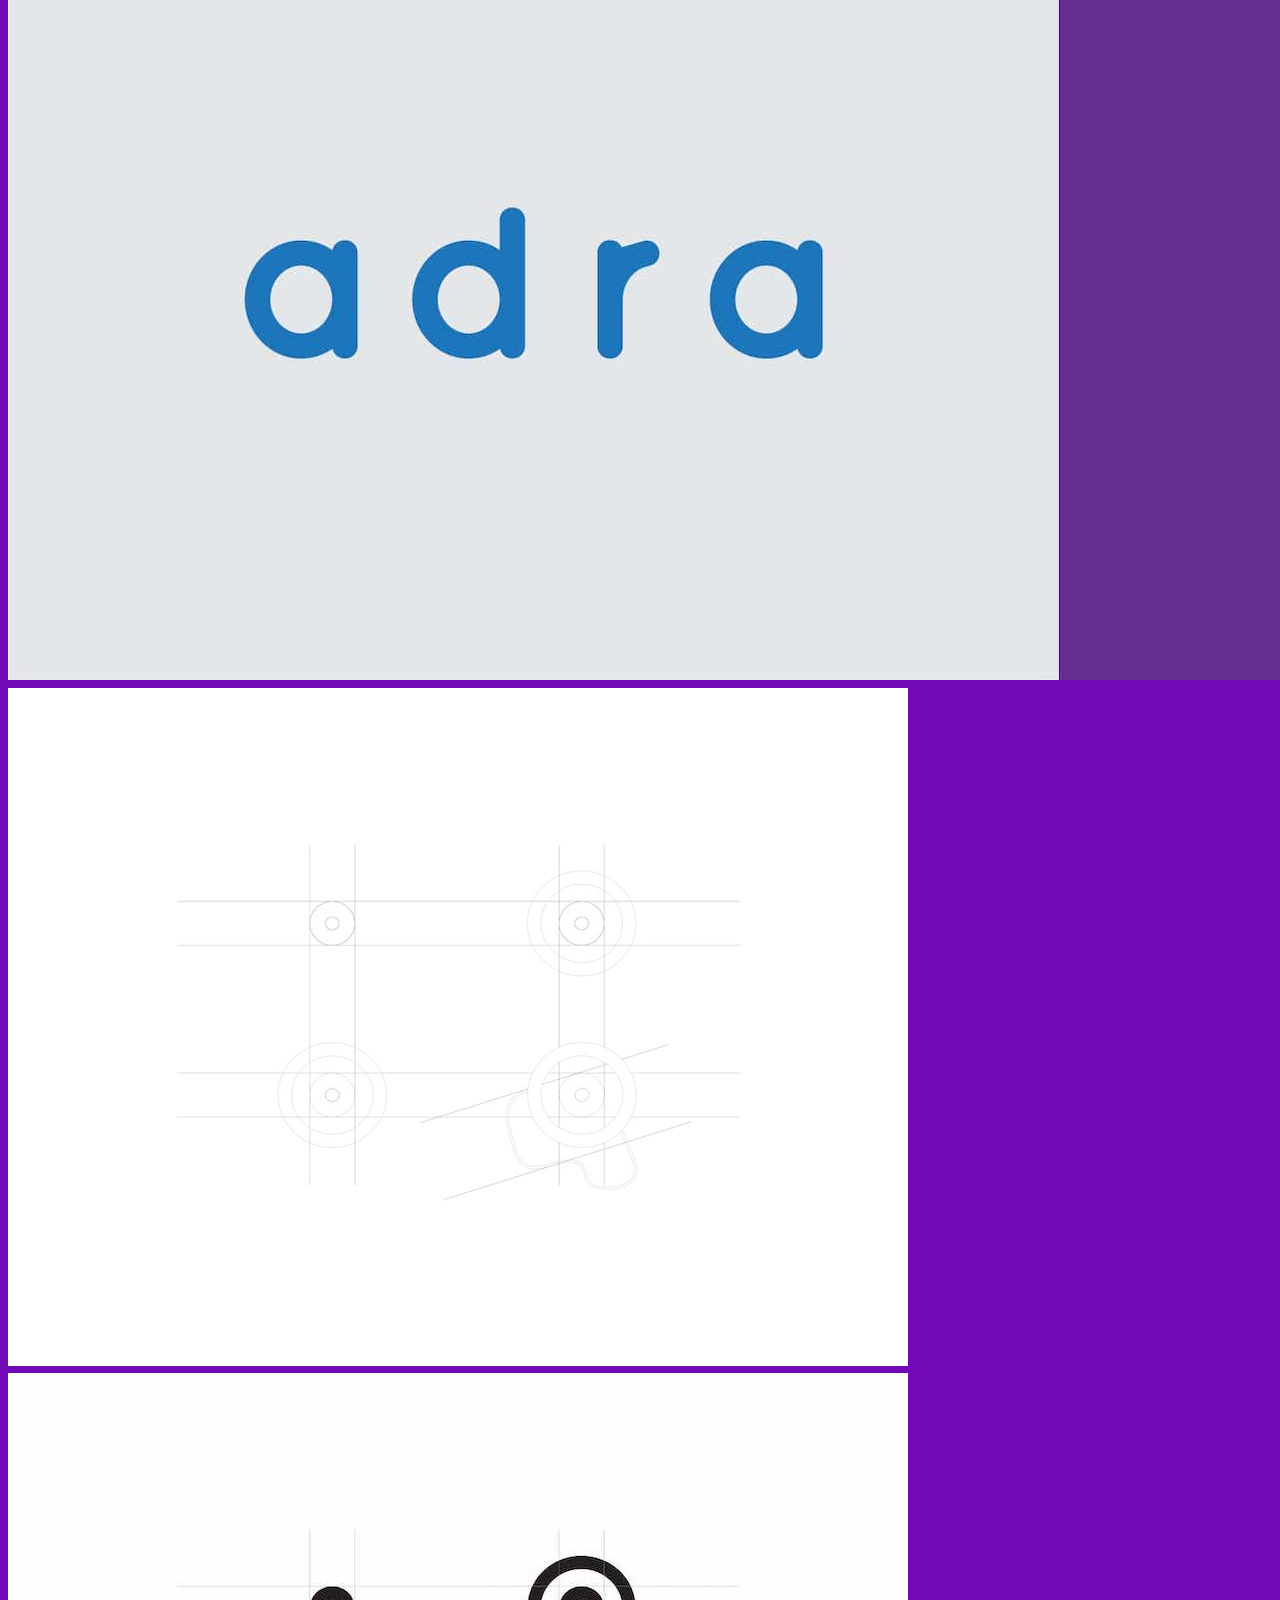
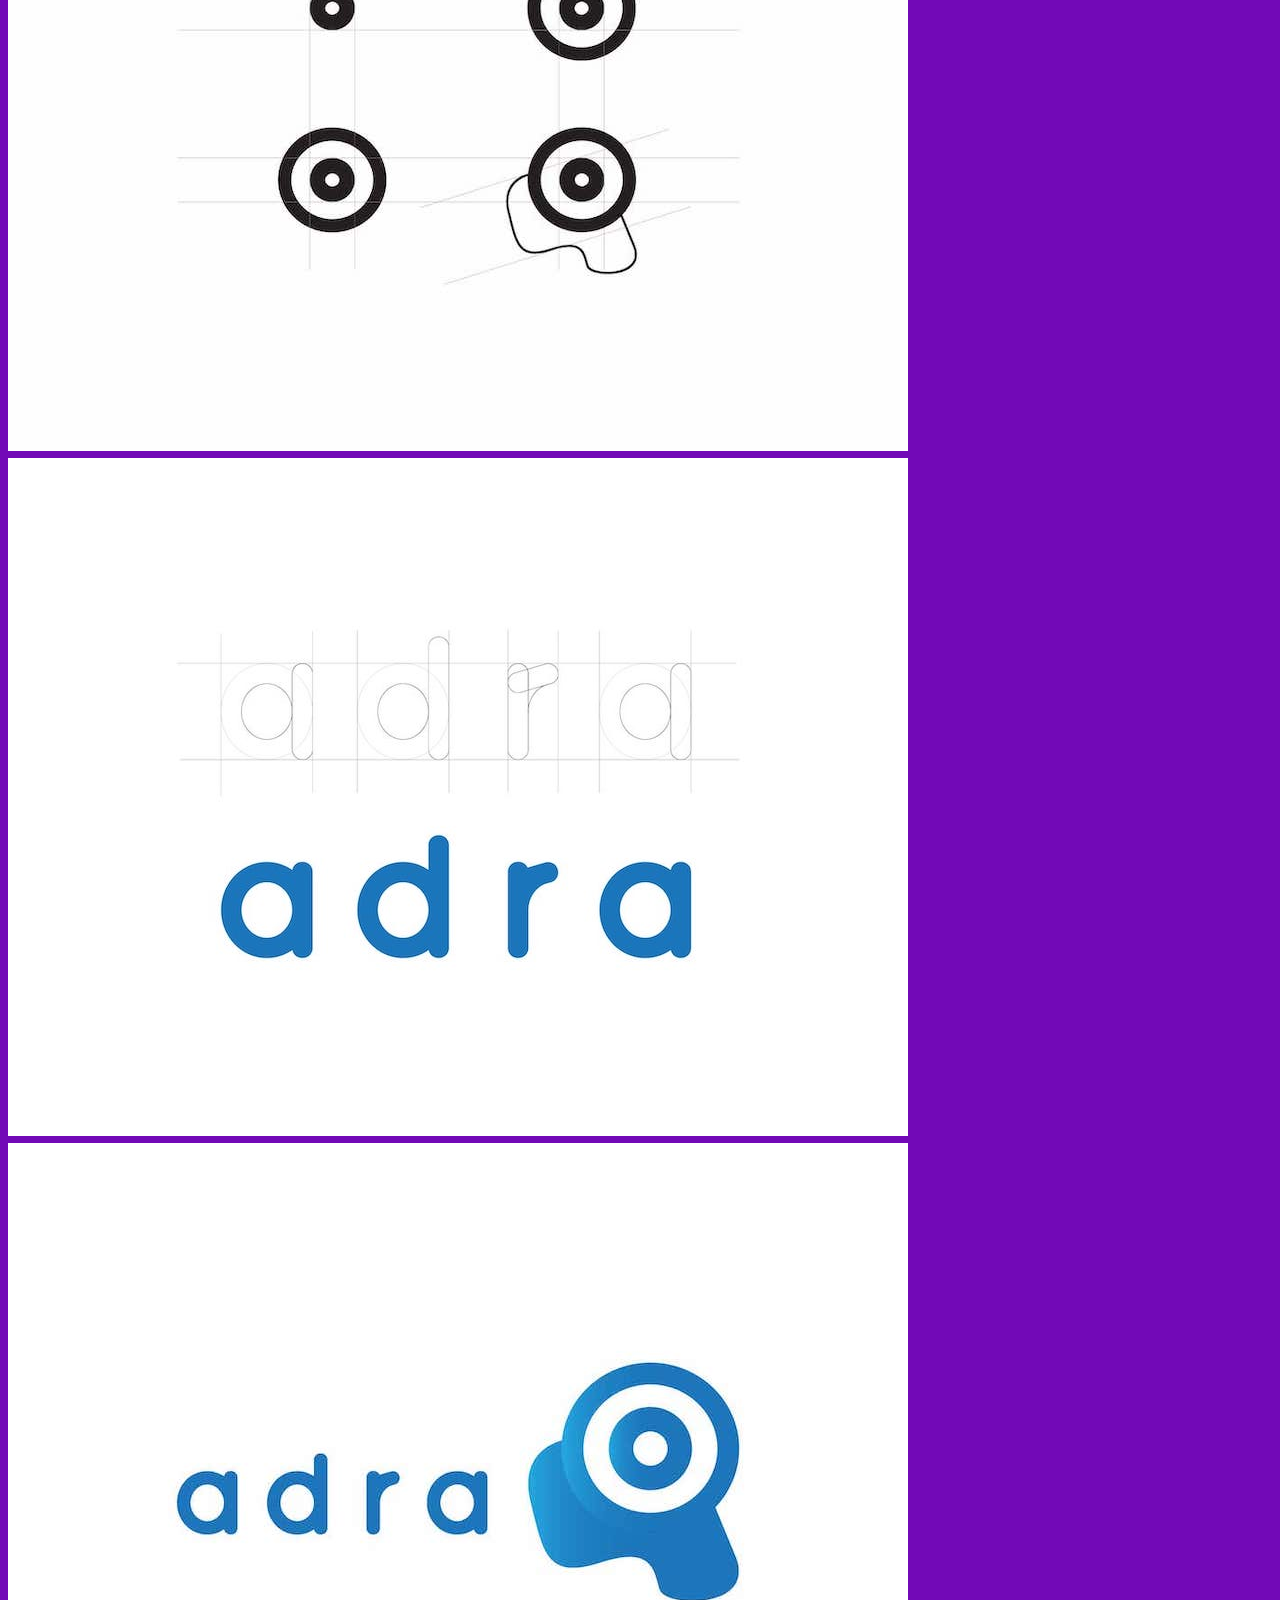
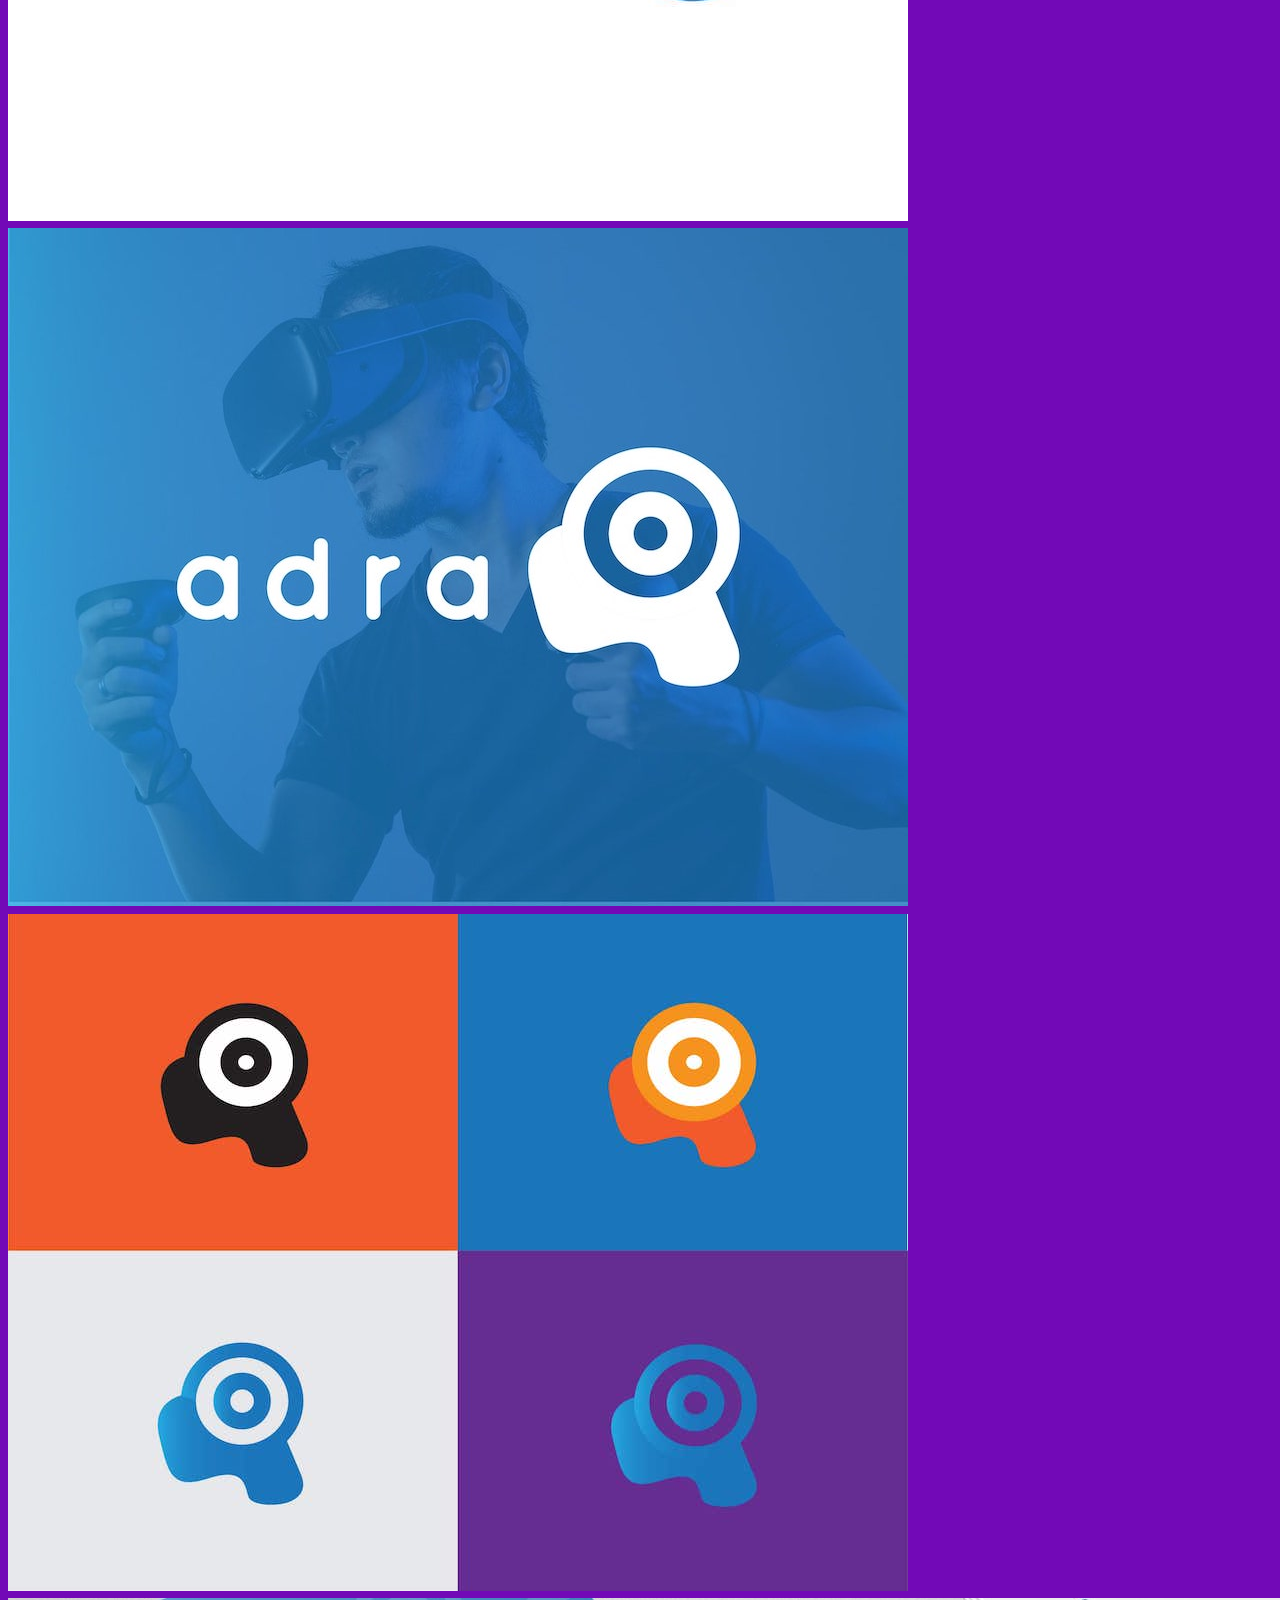
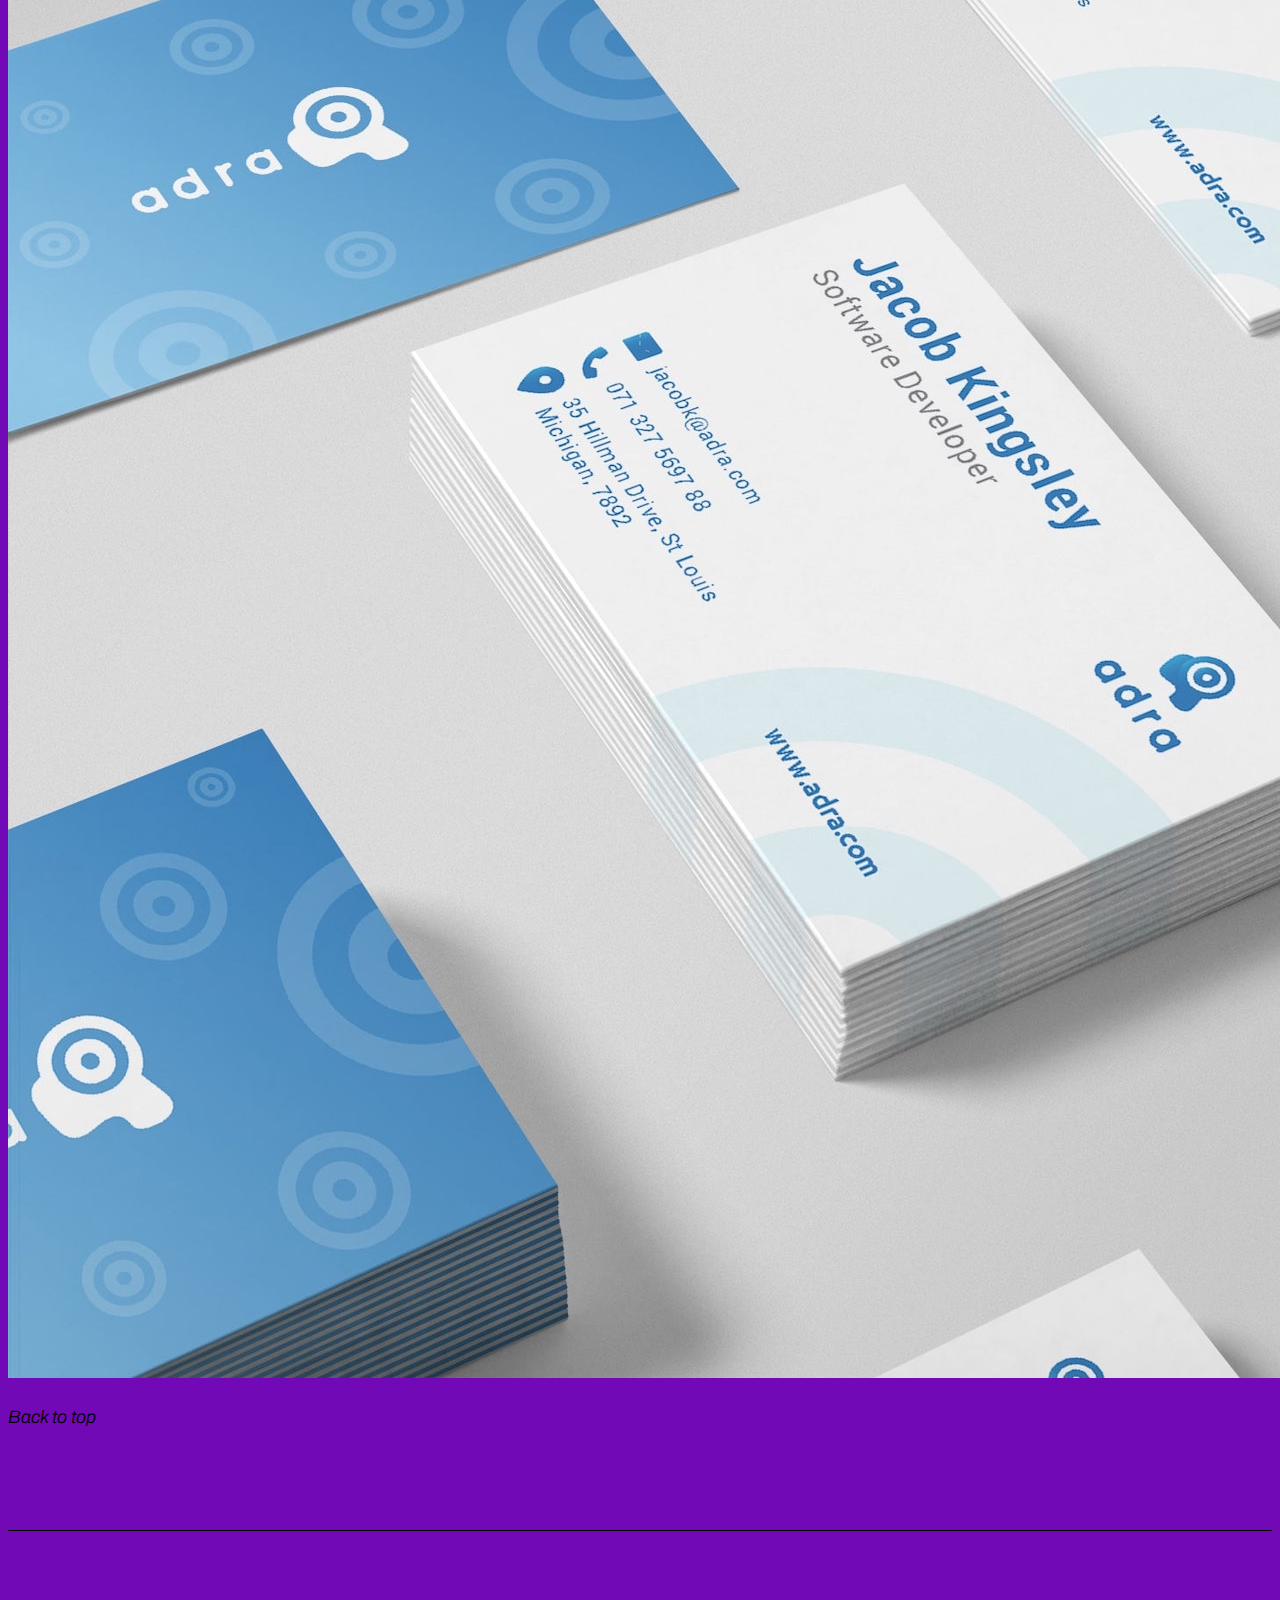
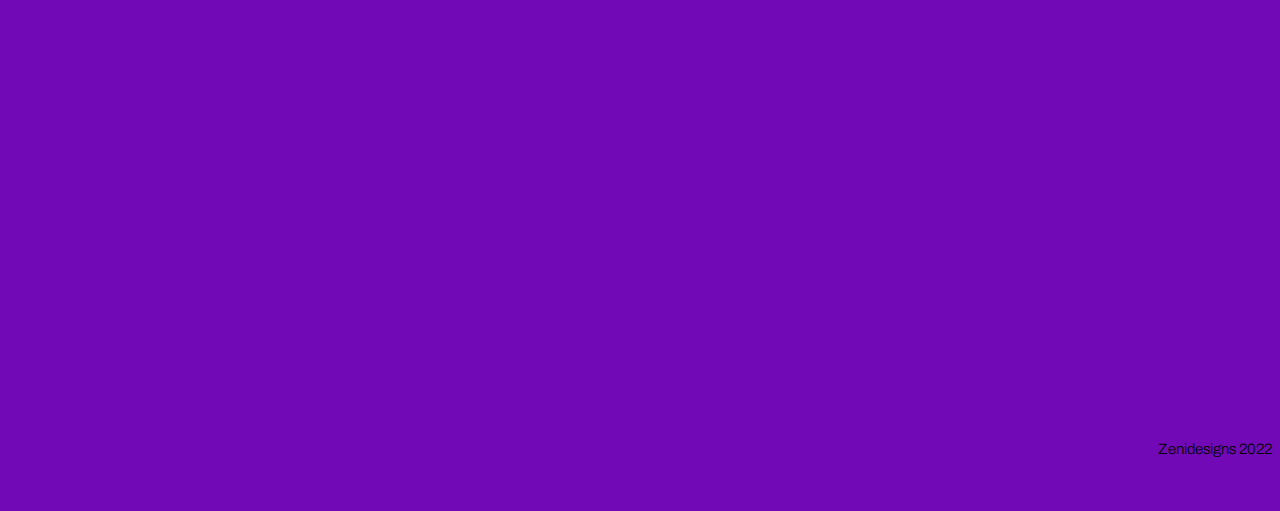
==== commit 0a546473: "update projects" ====
--- a/projects/adra.html
+++ b/projects/adra.html
@@ -1,7 +1,7 @@
 <!DOCTYPE html>
 <html lang="en">
 <meta charset="UTF-8">
-<title>Made by Tuta</title>
+<title>Adra | Zenidesigns</title>
 <meta name="viewport" content="width=device-width,initial-scale=1">
 <link rel="stylesheet" href="https://cdn.jsdelivr.net/npm/bootstrap@5.1.3/dist/css/bootstrap.min.css"
     integrity="sha384-1BmE4kWBq78iYhFldvKuhfTAU6auU8tT94WrHftjDbrCEXSU1oBoqyl2QvZ6jIW3" crossorigin="anonymous">
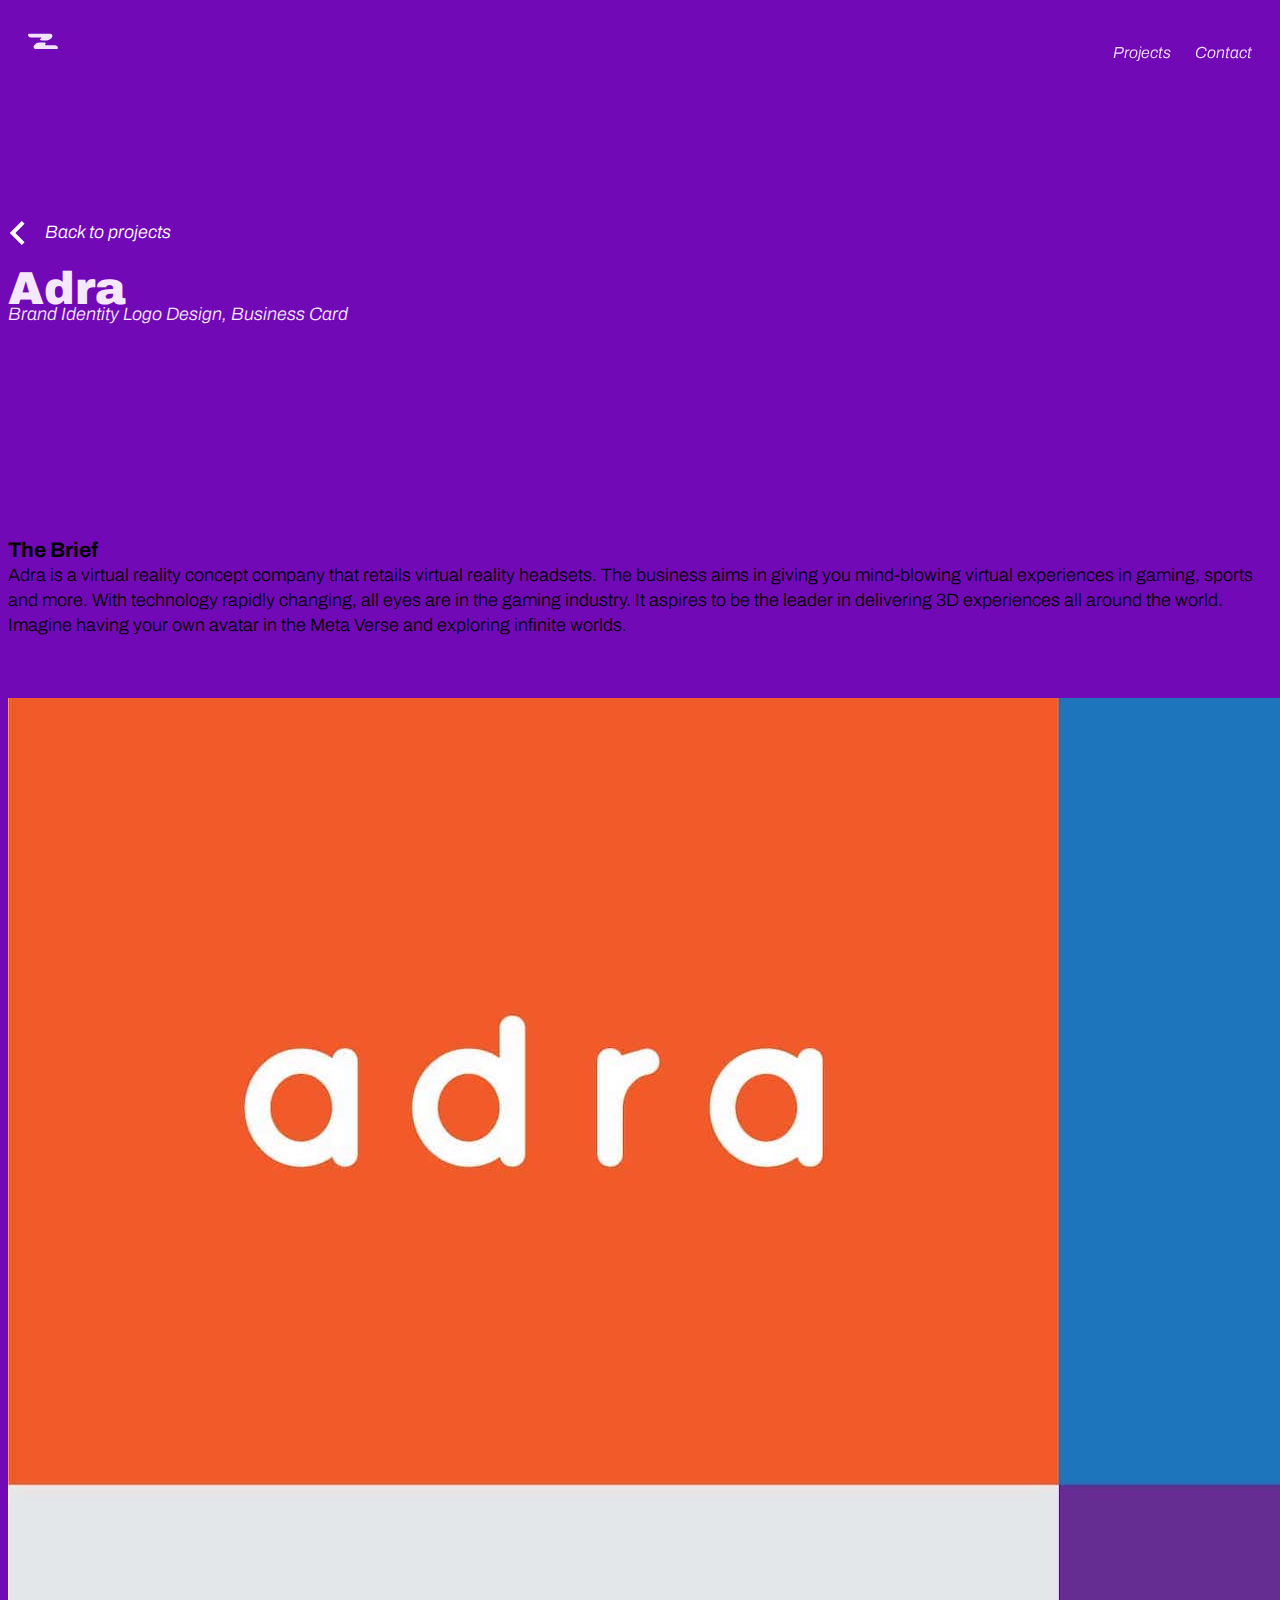
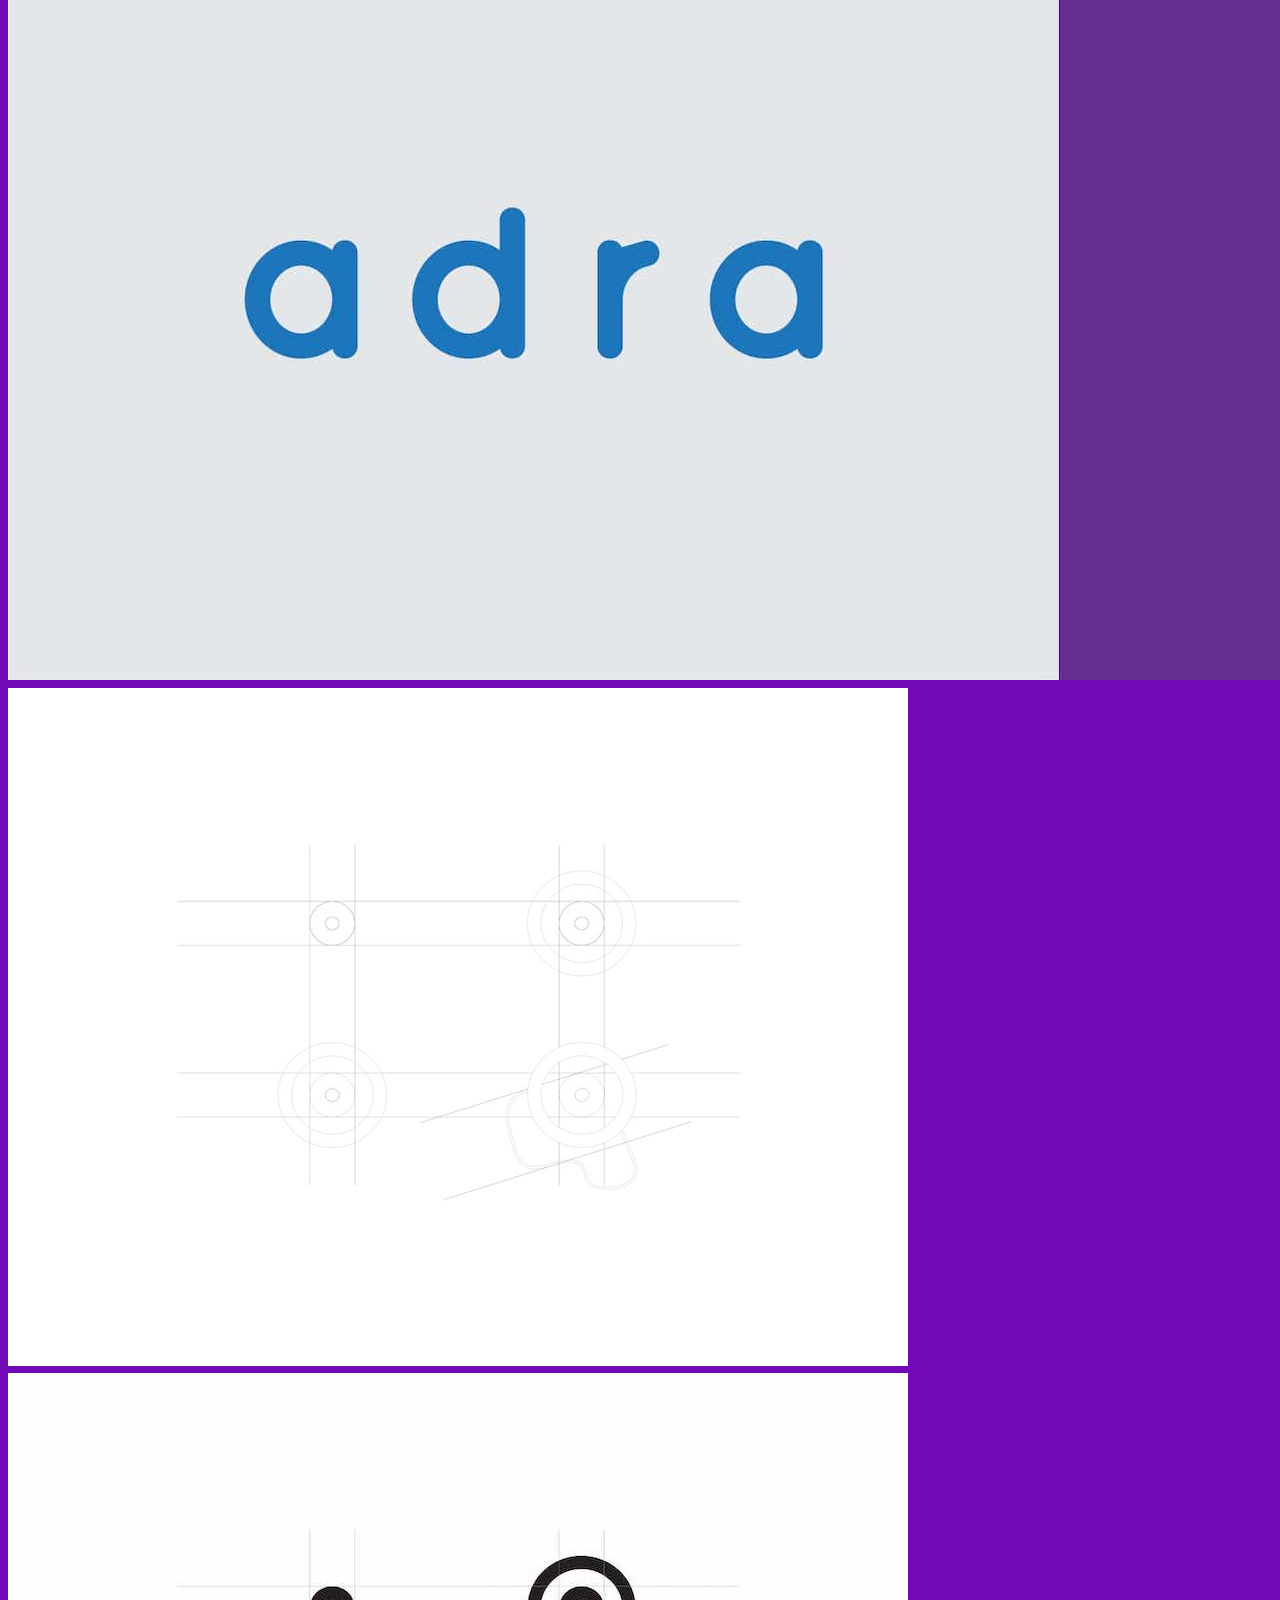
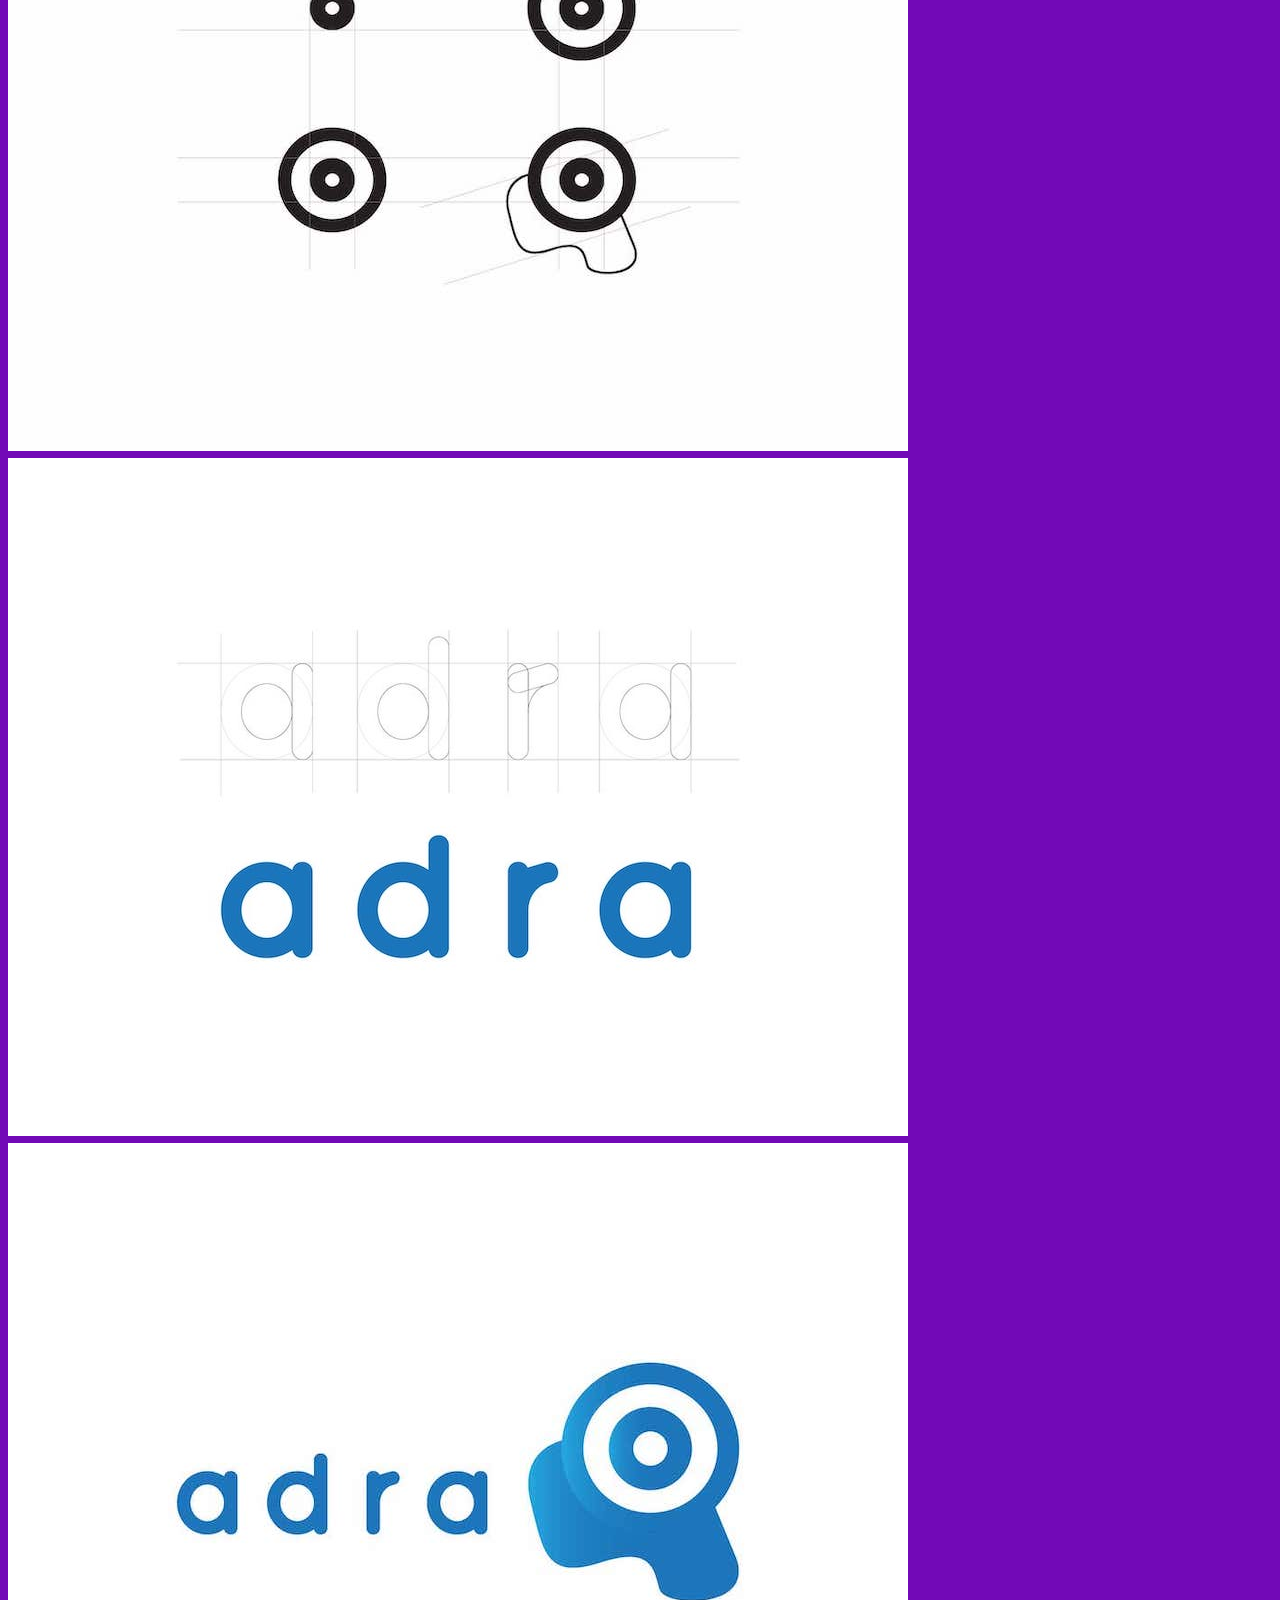
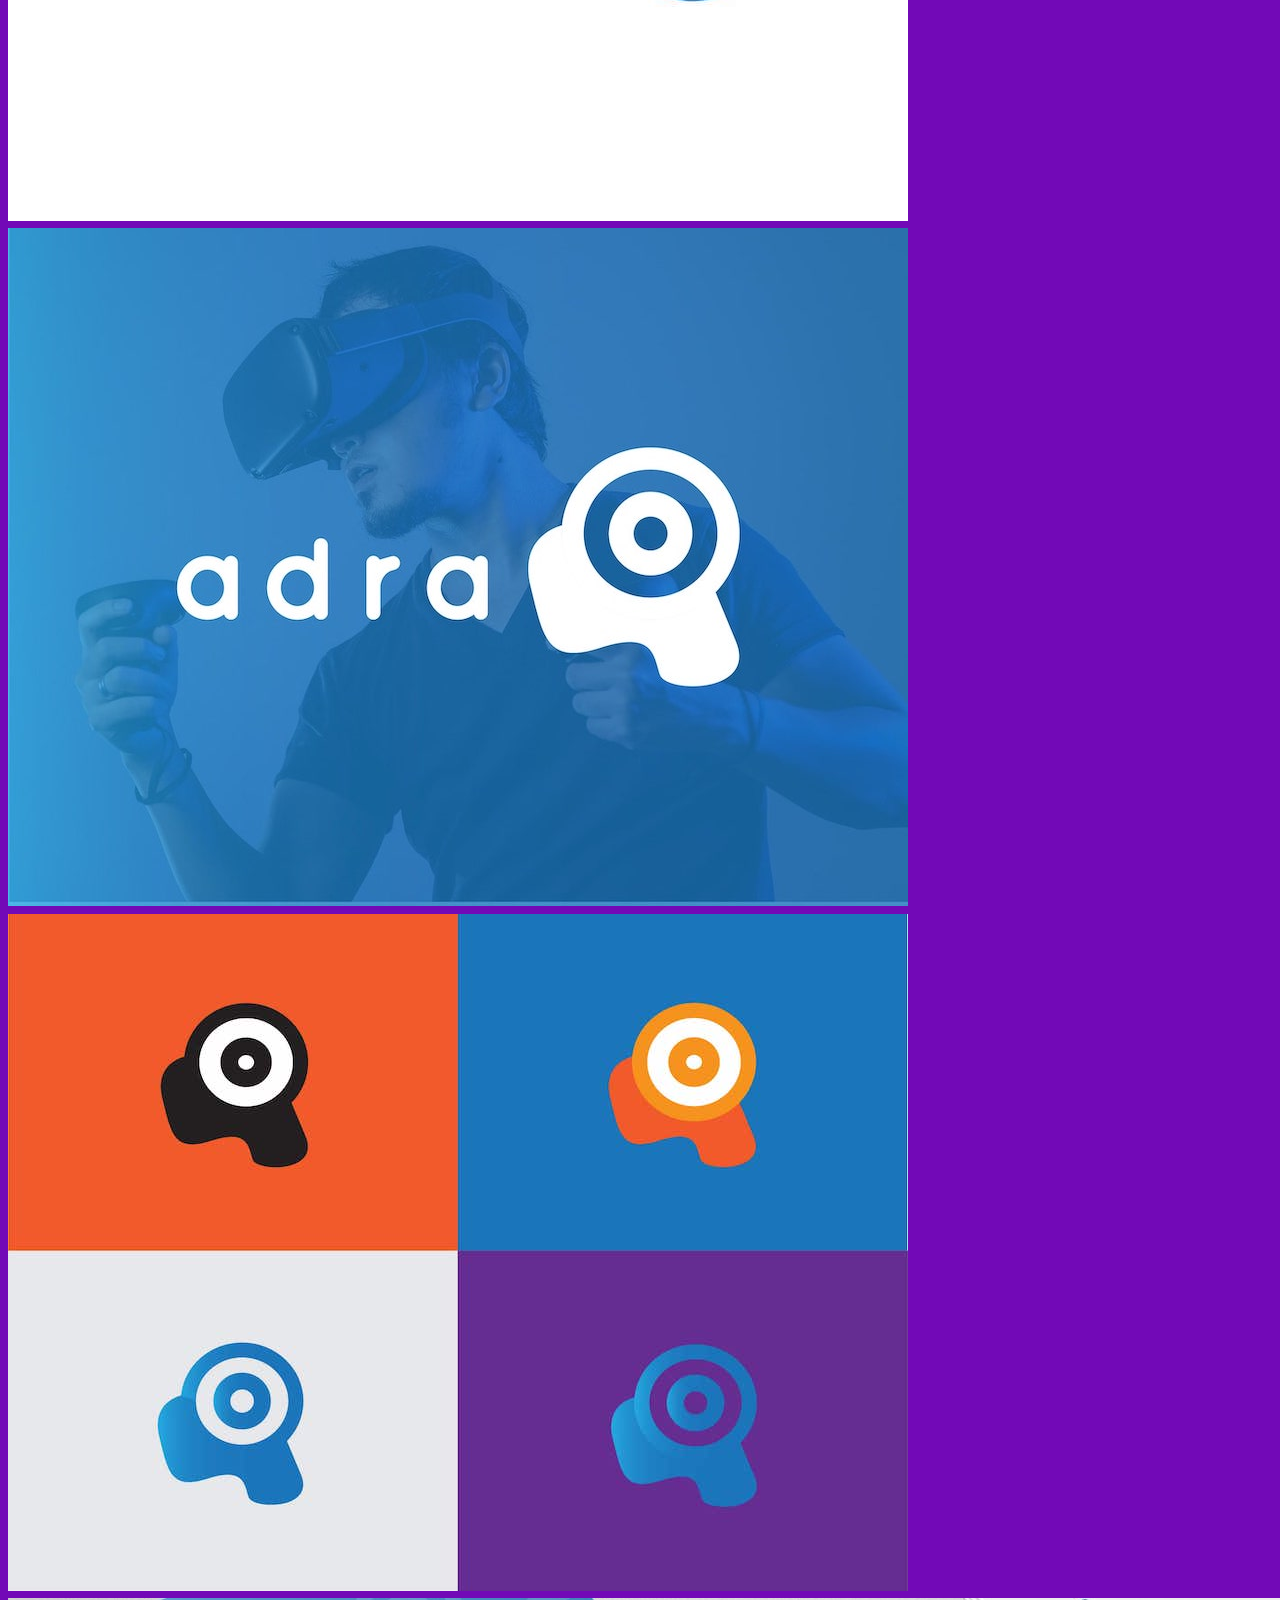
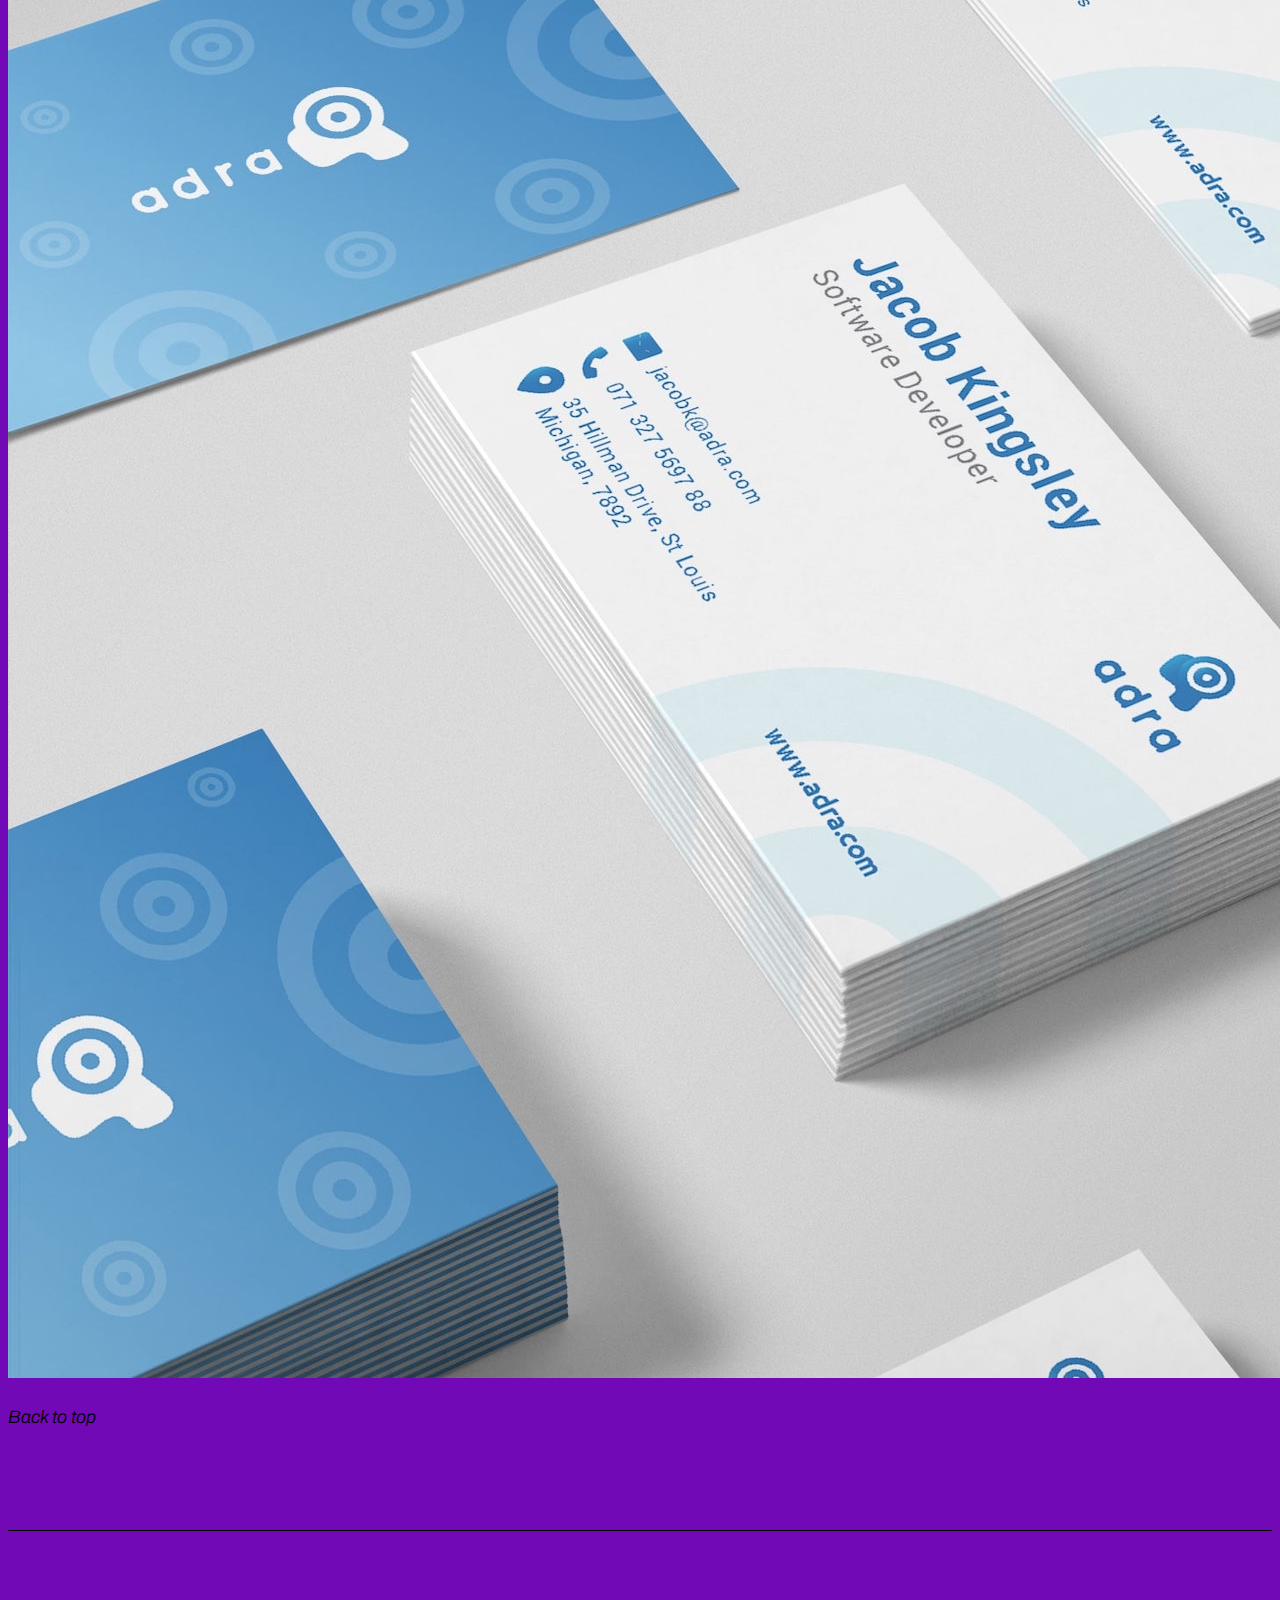
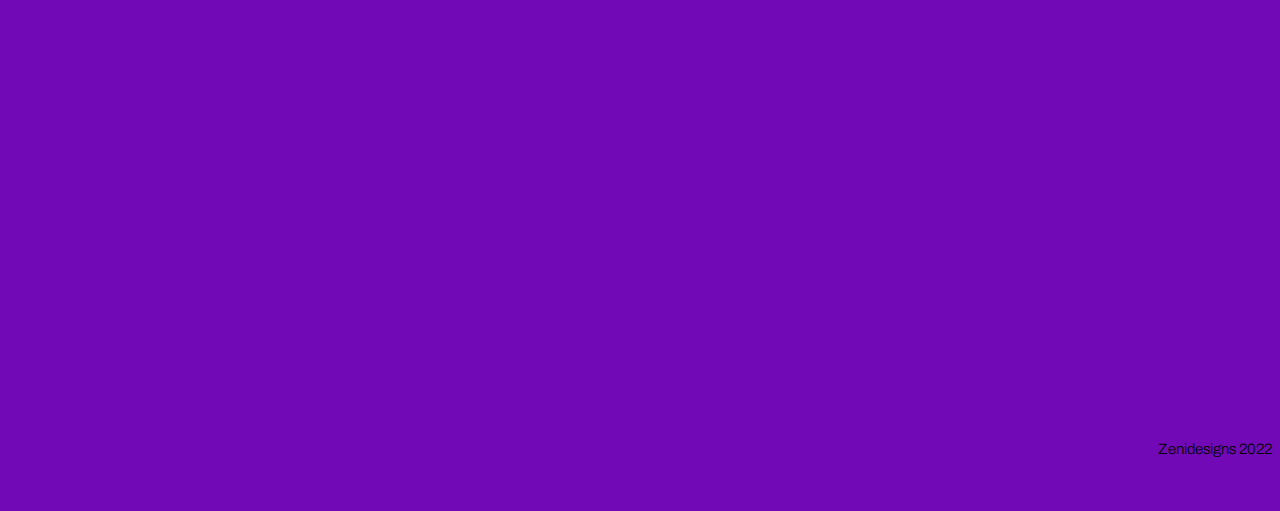
==== commit 12ef6ea5: "favicon add" ====
--- a/projects/adra.html
+++ b/projects/adra.html
@@ -3,6 +3,7 @@
 <meta charset="UTF-8">
 <title>Adra | Zenidesigns</title>
 <meta name="viewport" content="width=device-width,initial-scale=1">
+<link rel="icon" type="image/x-icon" href="../images/favicon.png">
 <link rel="stylesheet" href="https://cdn.jsdelivr.net/npm/bootstrap@5.1.3/dist/css/bootstrap.min.css"
     integrity="sha384-1BmE4kWBq78iYhFldvKuhfTAU6auU8tT94WrHftjDbrCEXSU1oBoqyl2QvZ6jIW3" crossorigin="anonymous">
 <link rel="stylesheet" href="../css/style.css">
